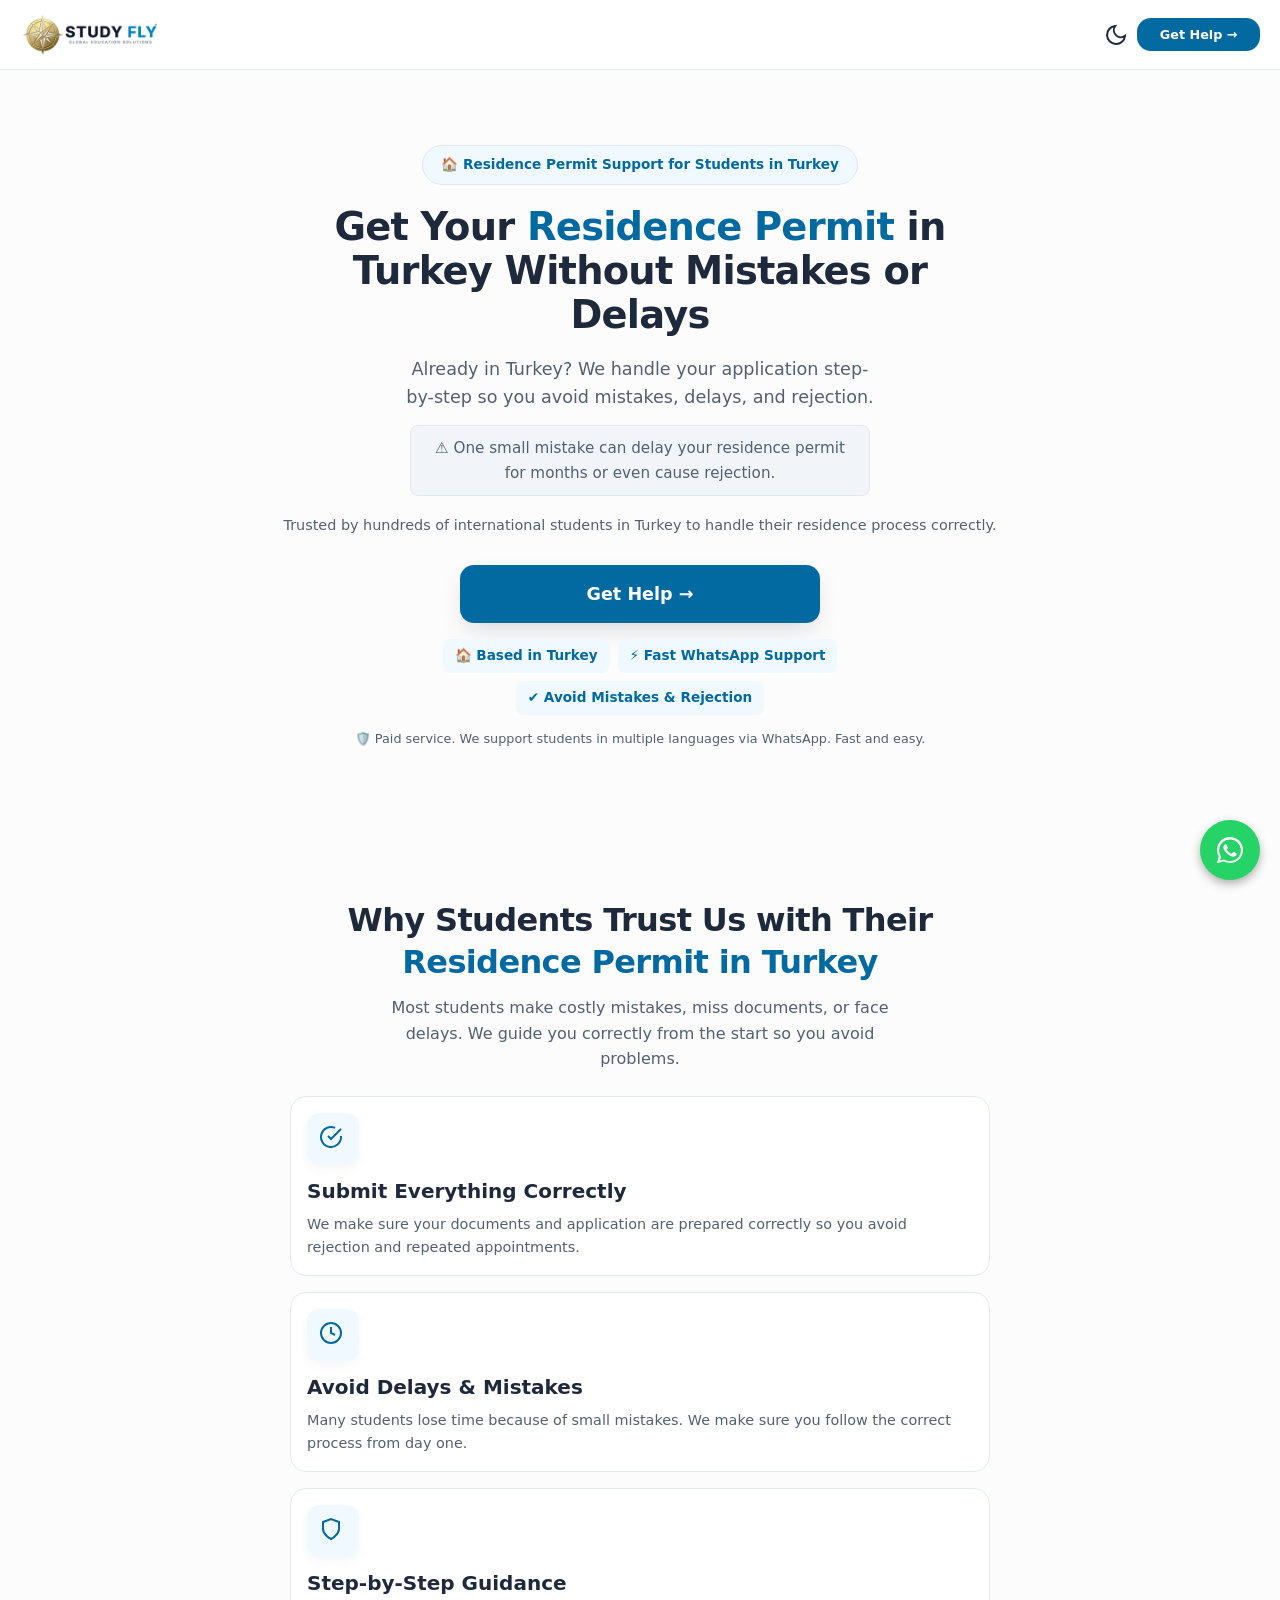
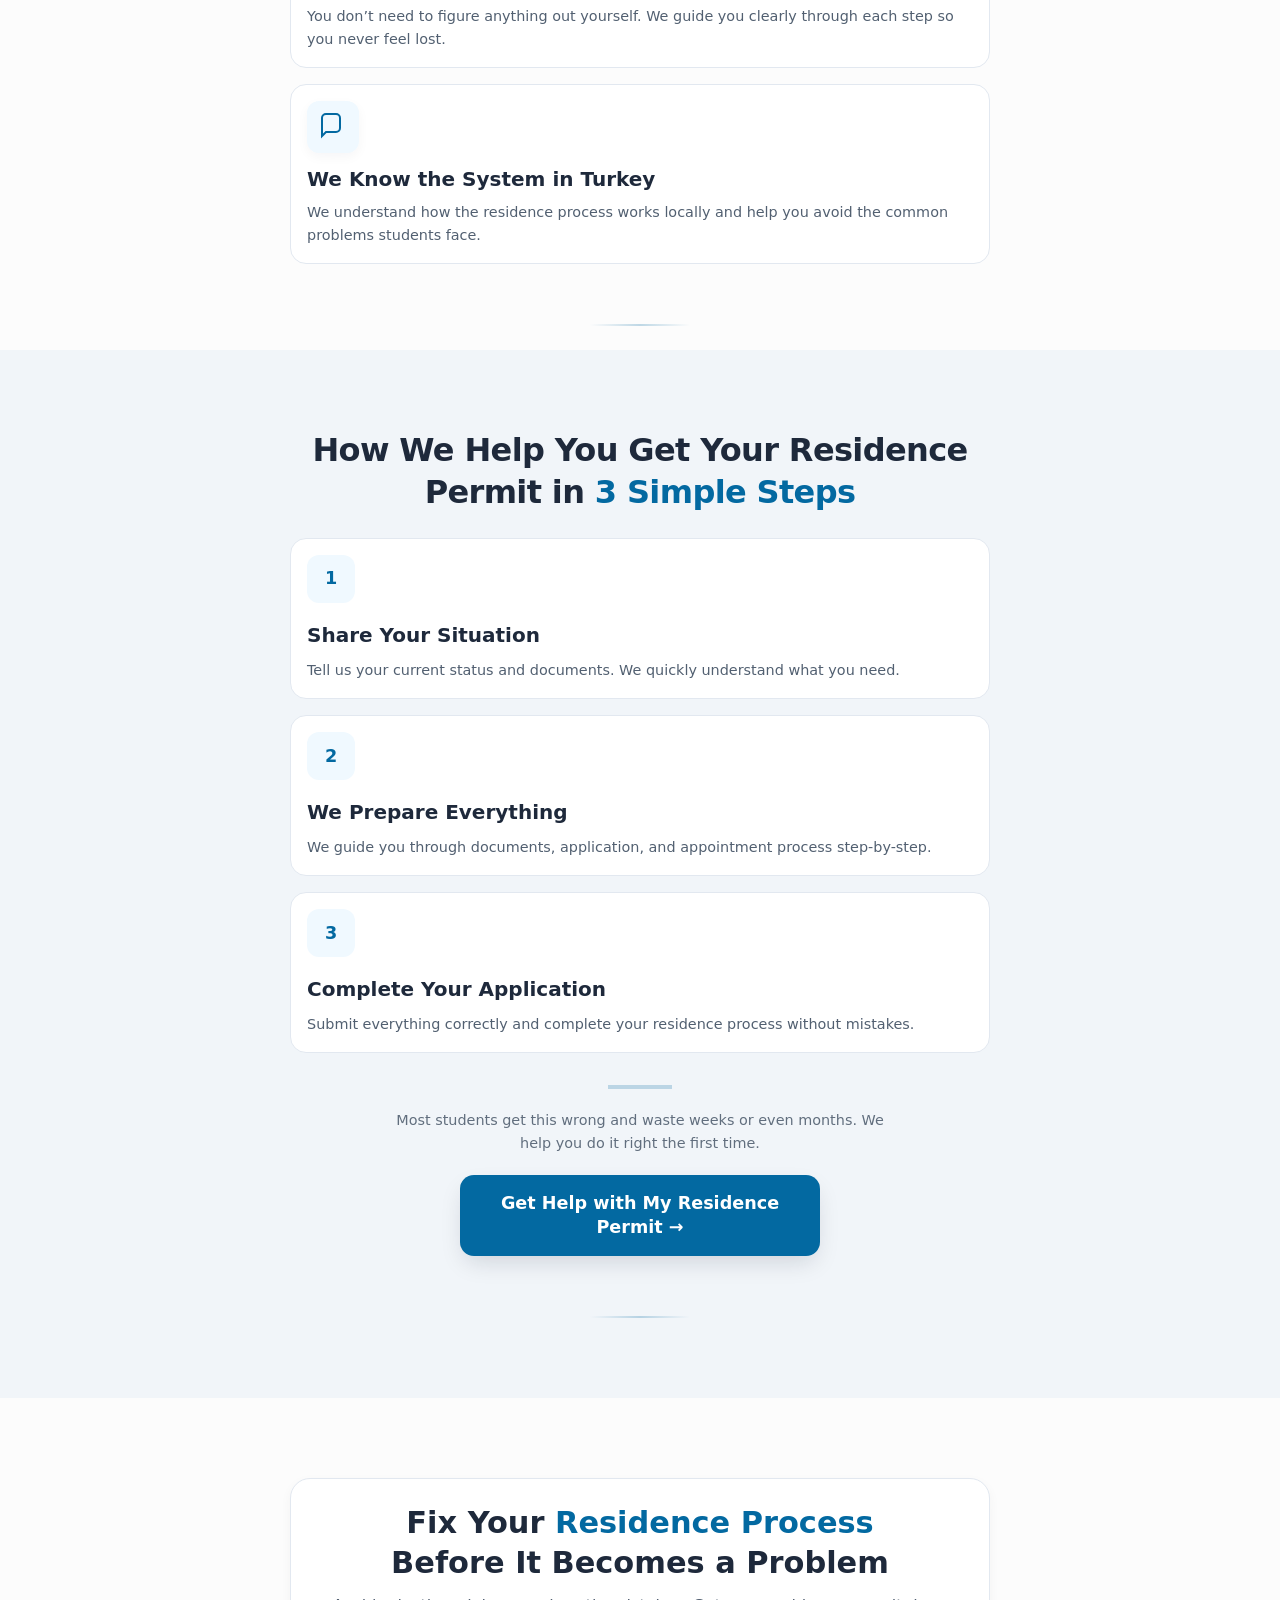
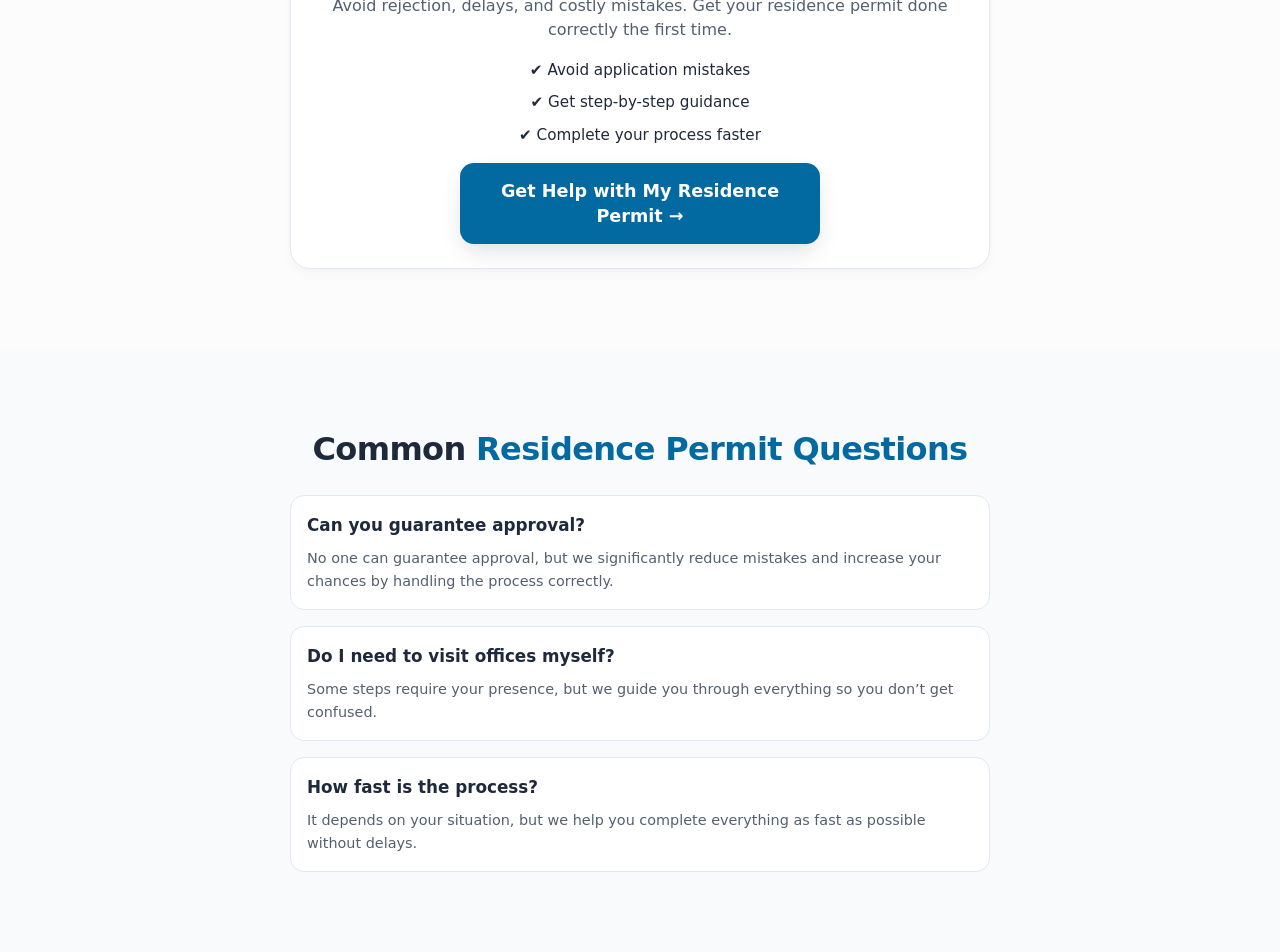
==== residence/index.html @ 30745750 "ilk commit" ====
<!DOCTYPE html>
<html lang="en">
<head>
    <meta charset="UTF-8">
    <meta name="viewport" content="width=device-width, initial-scale=1.0">
    <title>Residence Permit in Turkey | Student Ikamet Support</title>
	<meta name="description" content="Get help with your student residence permit in Turkey. Avoid mistakes, prepare your documents correctly, and complete your ikamet process faster.">
	<meta name="keywords" content="residence permit turkey, student ikamet turkey, residence permit for students, ikamet başvurusu, oturma izni turkey">
	
	
	
	<link rel="icon" type="image/webp" href="/images/favicon.webp">
	<link rel="stylesheet" href="/style.css?v=1.0.5">
	<!-- Google tag (gtag.js) -->
<link rel="preconnect" href="https://www.googletagmanager.com">
<script async src="https://www.googletagmanager.com/gtag/js?id=G-QWL5V4LDYL"></script>
<script>
window.dataLayer = window.dataLayer || [];
function gtag(){dataLayer.push(arguments);}

gtag('js', new Date());

// GA4
gtag('config', 'G-QWL5V4LDYL');

// Google Ads
gtag('config', 'AW-18123408871');
</script>
    

</head>

<body id="residence-page">
<header class="main-header">
    <nav class="navbar">
        
        <!-- LOGO -->
        <a href="index.html" class="logo" aria-label="Homepage">
            <img src="/images/logo.webp" class="logo-light" alt="StudyFly Logo" width="140" height="40" loading="eager">
            <img src="/images/dmlogo.webp" class="logo-dark" alt="StudyFly Logo" width="140" height="40" loading="eager">
        </a>

    
        <!-- RIGHT SIDE -->
        <div class="header-actions">

            <!-- DARK MODE -->
            <button id="theme-toggle" class="theme-btn" aria-label="Toggle Dark Mode">
                <svg id="sun-icon" class="theme-icon" viewBox="0 0 24 24" fill="none" stroke="currentColor" stroke-width="2">
                    <circle cx="12" cy="12" r="5"></circle>
                    <line x1="12" y1="1" x2="12" y2="3"></line>
                    <line x1="12" y1="21" x2="12" y2="23"></line>
                    <line x1="4.22" y1="4.22" x2="5.64" y2="5.64"></line>
                    <line x1="18.36" y1="18.36" x2="19.78" y2="19.78"></line>
                    <line x1="1" y1="12" x2="3" y2="12"></line>
                    <line x1="21" y1="12" x2="23" y2="12"></line>
                    <line x1="4.22" y1="19.78" x2="5.64" y2="18.36"></line>
                    <line x1="18.36" y1="5.64" x2="19.78" y2="4.22"></line>
                </svg>
                <svg id="moon-icon" class="theme-icon" viewBox="0 0 24 24" fill="none" stroke="currentColor" stroke-width="2">
                    <path d="M21 12.79A9 9 0 1 1 11.21 3 7 7 0 0 0 21 12.79z"></path>
                </svg>
            </button>

            <!-- CTA -->
            <a href="https://wa.me/905331635689?text=Hi%2C%20I%20am%20in%20Turkey%20and%20need%20help%20with%20my%20residence%20permit."
   class="btn-main"
   data-cta="Header CTA">
   Get Help →
</a>

        </div>

    </nav>
</header>
<main>
<section class="hero" id="residence">

    <div class="hero-badge">
        🏠 Residence Permit Support for Students in Turkey
    </div>
    
    <h1 class="hero-title">
         Get Your <span class="text-accent">Residence Permit</span> in Turkey Without Mistakes or Delays
    </h1>

    <p class="hero-sub">
        Already in Turkey? We handle your application step-by-step so you avoid mistakes, delays, and rejection.
    </p>
	<p class="hero-note">
⚠️ One small mistake can delay your residence permit for months or even cause rejection.
</p>

    <p class="hero-proof">
Trusted by hundreds of international students in Turkey to handle their residence process correctly.
</p>

    <div class="hero-btns">
        <a href="https://wa.me/905331635689?text=Hi%2C%20I%20am%20in%20Turkey%20and%20need%20help%20with%20my%20residence%20permit."
   target="_blank"
   rel="noopener"
   class="btn-main"
   data-cta="Hero CTA">
   Get Help →
</a>
    </div>

    <!-- 🔥 TRUST BADGES -->
    <div class="trust-badges">
        <span class="badge-item">🏠 Based in Turkey</span>
        <span class="badge-item">⚡ Fast WhatsApp Support</span>
        <span class="badge-item">✔ Avoid Mistakes & Rejection</span>
    </div>

    <p class="micro-reassurance">
🛡️ Paid service. We support students in multiple languages via WhatsApp. Fast and easy.
</p>

</section>
<section class="section section-padding section-alt section-divider">
    <div class="container">

        <div class="section-header">
            <h2 class="section-title">
                Why Students Trust Us with Their 
                <span class="text-accent">Residence Permit in Turkey</span>
            </h2>
            <p class="section-subtitle">
                Most students make costly mistakes, miss documents, or face delays. We guide you correctly from the start so you avoid problems.
            </p>
        </div>

        <div class="why-us-grid">

            <!-- CARD 1 -->
            <div class="why-card">
                <div class="why-icon">
                    <svg xmlns="http://www.w3.org/2000/svg" width="28" height="28" fill="none" stroke="currentColor" stroke-width="2">
                        <path d="M22 11.08V12a10 10 0 1 1-5.93-9.14"></path>
                        <polyline points="22 4 12 14 9 11"></polyline>
                    </svg>
                </div>
                <h3>Submit Everything Correctly</h3>
                <p>
                    We make sure your documents and application are prepared correctly so you avoid rejection and repeated appointments.
                </p>
            </div>

            <!-- CARD 2 -->
            <div class="why-card">
                <div class="why-icon">
                    <svg xmlns="http://www.w3.org/2000/svg" width="28" height="28" fill="none" stroke="currentColor" stroke-width="2">
                        <circle cx="12" cy="12" r="10"></circle>
                        <polyline points="12 6 12 12 16 14"></polyline>
                    </svg>
                </div>
                <h3>Avoid Delays & Mistakes</h3>
                <p>
                    Many students lose time because of small mistakes. We make sure you follow the correct process from day one.
                </p>
            </div>

            <!-- CARD 3 -->
            <div class="why-card">
                <div class="why-icon">
                    <svg xmlns="http://www.w3.org/2000/svg" width="28" height="28" fill="none" stroke="currentColor" stroke-width="2">
                        <path d="M12 22s8-4 8-10V5l-8-3-8 3v7c0 6 8 10 8 10z"></path>
                    </svg>
                </div>
                <h3>Step-by-Step Guidance</h3>
                <p>
                    You don’t need to figure anything out yourself. We guide you clearly through each step so you never feel lost.
                </p>
            </div>

            <!-- CARD 4 -->
            <div class="why-card">
                <div class="why-icon">
                    <svg xmlns="http://www.w3.org/2000/svg" width="28" height="28" fill="none" stroke="currentColor" stroke-width="2">
                        <path d="M21 15a4 4 0 0 1-4 4H7l-4 4V5a4 4 0 0 1 4-4h10a4 4 0 0 1 4 4z"></path>
                    </svg>
                </div>
                <h3>We Know the System in Turkey</h3>
                <p>
                    We understand how the residence process works locally and help you avoid the common problems students face.
                </p>
            </div>

        </div>

    </div>
</section>
<section class="process section-padding section-divider">
    <div class="container">

        <div class="section-header">
            <h2 class="section-title">
                How We Help You Get Your Residence Permit in 
                <span class="text-accent">3 Simple Steps</span>
            </h2>
        </div>

        <div class="process-steps">

            <div class="step-item">
                <div class="step-number">1</div>
                <h3>Share Your Situation</h3>
                <p>
                    Tell us your current status and documents. We quickly understand what you need.
                </p>
            </div>

            <div class="step-item">
                <div class="step-number">2</div>
                <h3>We Prepare Everything</h3>
                <p>
                    We guide you through documents, application, and appointment process step-by-step.
                </p>
            </div>

            <div class="step-item">
                <div class="step-number">3</div>
                <h3>Complete Your Application</h3>
                <p>
                    Submit everything correctly and complete your residence process without mistakes.
                </p>
            </div>

        </div>
		<p class="process-note">
Most students get this wrong and waste weeks or even months. We help you do it right the first time.
</p>

        <div class="process-cta">
            <a href="https://wa.me/905331635689?text=Hi%2C%20I%20am%20in%20Turkey%20and%20need%20help%20with%20my%20residence%20permit."
   target="_blank"
   class="btn-main"
   data-cta="Process CTA">
   Get Help with My Residence Permit →
</a>
        </div>

    </div>
</section>
<section class="cta section-padding">
    <div class="container">

        <div class="cta-box">

            <h2 class="cta-title">
					Fix Your <span class="text-accent">Residence Process</span> Before It Becomes a Problem
			</h2>

            <p class="cta-subtitle">
                Avoid rejection, delays, and costly mistakes. Get your residence permit done correctly the first time.
            </p>

            <div class="cta-benefits">
                <div class="cta-item">✔ Avoid application mistakes</div>
                <div class="cta-item">✔ Get step-by-step guidance</div>
                <div class="cta-item">✔ Complete your process faster</div>
            </div>

            <a href="https://wa.me/905331635689?text=Hi%2C%20I%20am%20in%20Turkey%20and%20need%20help%20with%20my%20residence%20permit."
   target="_blank"
   class="btn-main"
   data-cta="Main CTA">
   Get Help with My Residence Permit →
</a>

        </div>

    </div>
</section>
<section class="faq section-padding">
    <div class="container">

        <div class="section-header">
           <h2 class="section-title">
    Common <span class="text-accent">Residence Permit Questions</span>
</h2>
        </div>

        <div class="faq-list">

            <div class="faq-item">
                <h3 class="faq-question">Can you guarantee approval?</h3>
                <p class="faq-answer">
                    No one can guarantee approval, but we significantly reduce mistakes and increase your chances by handling the process correctly.
                </p>
            </div>

            <div class="faq-item">
                <h3 class="faq-question">Do I need to visit offices myself?</h3>
                <p class="faq-answer">
                    Some steps require your presence, but we guide you through everything so you don’t get confused.
                </p>
            </div>

            <div class="faq-item">
                <h3 class="faq-question">How fast is the process?</h3>
                <p class="faq-answer">
                    It depends on your situation, but we help you complete everything as fast as possible without delays.
                </p>
            </div>

        </div>

    </div>
</section>
</main>
<a href="https://wa.me/905331635689?text=Hi%2C%20I%20am%20in%20Turkey%20and%20need%20help%20with%20my%20residence%20permit." 
   class="whatsapp-sticky" 
   target="_blank" 
   rel="noopener"
   aria-label="Chat with us on WhatsApp"
   data-cta="Floating CTA">

    <div class="wp-content">
        <svg viewBox="0 0 448 512" xmlns="http://www.w3.org/2000/svg" width="30" height="30" aria-hidden="true">
            <path d="M380.9 97.1C339 55.1 283.2 32 223.9 32c-122.4 0-222 99.6-222 222 0 39.1 10.2 77.3 29.6 111L0 480l117.7-30.9c32.7 17.8 69.7 27.2 106.2 27.2h.1c122.3 0 222-99.6 222-222 0-59.3-23-115.1-65.1-157.1zM223.9 446.3c-33.2 0-65.7-8.9-94-25.7l-6.7-4-69.8 18.3 18.7-68.1-4.4-7c-18.5-29.4-28.2-63.3-28.2-98.2 0-101.7 82.8-184.5 184.6-184.5 49.3 0 95.6 19.2 130.4 54.1 34.8 34.9 56.2 81.2 56.1 130.5 0 101.8-82.7 184.6-184.5 184.6zm101.2-138.2c-5.5-2.8-32.8-16.2-37.9-18-5.1-1.9-8.8-2.8-12.5 2.8-3.7 5.6-14.3 18-17.6 21.8-3.2 3.7-6.5 4.2-12 1.4-5.5-2.8-23.2-8.5-44.2-27.1-16.4-14.6-27.4-32.7-30.6-38.2-3.2-5.6-.3-8.6 2.4-11.3 2.5-2.4 5.5-6.5 8.3-9.7 2.8-3.3 3.7-5.6 5.5-9.3 1.8-3.7.9-6.9-.5-9.7-1.4-2.8-12.5-30.1-17.1-41.2-4.5-10.8-9.1-9.3-12.5-9.5-3.2-.2-6.9-.2-10.6-.2-3.7 0-9.7 1.4-14.8 6.9-5.1 5.6-19.4 19-19.4 46.3 0 27.3 19.9 53.7 22.6 57.4 2.8 3.7 39.1 59.7 94.8 83.8 13.2 5.8 23.5 9.2 31.5 11.8 13.3 4.2 25.4 3.6 35 2.2 10.7-1.6 32.8-13.4 37.4-26.4 4.6-13 4.6-24.1 3.2-26.4-1.3-2.5-5-3.9-10.5-6.6z" fill="#fff"/>
        </svg>
    </div>

</a>
<script src="/script.js?v=3" defer></script>

</body>
</html>
---- style.css ----
:root {
    /* --- Temel Renkler --- */
    --color-primary: #0f172a;
    --color-accent: #0369a1;
    --color-accent-hover: #075985;
    --color-success: #22c55e;
    --color-ice-blue: #f0f9ff;

    /* --- Arka Planlar --- */
    --bg-main: #fcfcfc;
    --bg-light: #f8fafc;
    --bg-alt: #f1f5f9;
    --bg-card: #ffffff;

    /* --- Metinler --- */
    --text-primary: #1e293b;
    --text-secondary: #526071;
	
	/* --- Typography Scale --- */
    --text-xs: 0.8rem;
    --text-sm: 0.9rem;
    --text-md: 1rem;
    --text-lg: 1.1rem;
    --text-xl: 1.25rem;
    --text-2xl: 1.6rem;
    --text-3xl: 2rem;
    --text-4xl: 2.4rem;


    /* --- Yardımcılar --- */
    --border-color: #e2e8f0;
    --header-bg: rgba(255, 255, 255, 0.95);
    --shadow-md: 0 10px 25px -5px rgba(15, 23, 42, 0.1);
	--shadow-soft: 0 4px 12px rgba(15, 23, 42, 0.04);

    --header-height: 70px;

    /* ⚠️ optimize edildi */
    --transition: transform 0.25s ease, opacity 0.25s ease;
}

/* --- DARK MODE (FINAL PRO VERSION) --- */
body[data-theme="dark"] {

    /* --- BACKGROUNDS --- */
    --bg-main: #0f172a;      /* ana zemin */
    --bg-light: #1e293b;     /* section */
    --bg-alt: #111827;       /* contrast section */
    --bg-card: #1f2937;      /* kartlar */

    /* --- TEXT --- */
    --text-primary: #f8fafc;
    --text-secondary: #a3b1c6;

    /* --- UI --- */
    --border-color: #273449;
    --header-bg: rgba(15, 23, 42, 0.95);

    /* --- ACCENT SYSTEM --- */
    --color-accent: #38bdf8;         /* 🔥 daha canlı */
    --color-accent-hover: #0ea5e9;   /* hover */
    --color-ice-blue: rgba(56, 189, 248, 0.12);

    /* --- SHADOWS --- */
    --shadow-md: 0 10px 25px -5px rgba(0, 0, 0, 0.5);
    --shadow-soft: 0 4px 12px rgba(0, 0, 0, 0.35);
}

/* =========================================
   2. GENEL SIFIRLAMA
========================================= */

* {
    margin: 0;
    padding: 0;
    box-sizing: border-box;
}

html {
    scroll-behavior: smooth;
}

body {
    font-family: system-ui, -apple-system, "Segoe UI", Roboto, Arial, sans-serif;
    background-color: var(--bg-main);
    color: var(--text-primary);
    line-height: 1.6;

    -webkit-font-smoothing: antialiased;
    -moz-osx-font-smoothing: grayscale;
	transition: background-color 0.3s ease, color 0.3s ease;
}

a {
    text-decoration: none;
    color: inherit;
}

img {
    max-width: 100%;
    display: block;
}
/* =========================================
   GLOBAL TEXT HELPERS
========================================= */
.text-accent {
    color: var(--color-accent);
    font-weight: 800;
}
/* =========================================
   GLOBAL LAYOUT
========================================= */
.container {
    max-width: 1200px;
    margin: 0 auto;
    width: 100%;
    padding: 0 20px;
}

.section-divider {
    position: relative;
}

.section-divider::after {
    content: '';
    display: block;

    margin-top: 60px;
    margin-left: auto;
    margin-right: auto;

    width: 100px;
    height: 2px;

    background: linear-gradient(
        90deg,
        transparent,
        var(--color-accent),
        transparent
    );

    opacity: 0.25;
}

/* =========================================
   HEADER (FINAL)
========================================= */

.main-header {
    position: fixed;
    top: 0;
    left: 0;
    width: 100%;
    height: var(--header-height);
    background-color: var(--header-bg);
    backdrop-filter: blur(10px);
    z-index: 1000;
    display: flex;
    align-items: center;
    border-bottom: 1px solid var(--border-color);
}

/* NAVBAR */
.navbar {
    width: 100%;
    padding: 0 20px;

    display: flex;
    justify-content: space-between;
    align-items: center;
}

/* MENU LIST */
.nav-list {
    list-style: none;

    display: flex;
    flex-direction: column;
    gap: 22px;

    align-items: center;
}

/* MENU ITEM ANIMATION */
.nav-list li {
    opacity: 0;
    transform: translateY(10px);
    transition: all 0.35s cubic-bezier(0.22, 1, 0.36, 1);
}
.nav-menu.active .nav-list li:nth-child(1) { transition-delay: 0.05s; }
.nav-menu.active .nav-list li:nth-child(2) { transition-delay: 0.1s; }
.nav-menu.active .nav-list li:nth-child(3) { transition-delay: 0.15s; }
.nav-menu.active .nav-list li:nth-child(4) { transition-delay: 0.2s; }
.nav-menu.active .nav-list li:nth-child(5) { transition-delay: 0.25s; }
.nav-menu.active .nav-list li:nth-child(6) { transition-delay: 0.3s; }

/* ACTIVE ITEMS */
.nav-menu.active .nav-list li {
    opacity: 1;
    transform: translateY(0);
}

/* CTA BUTTON */
.nav-list .btn-primary.mobile-cta {
    background-color: var(--color-accent);
    color: #ffffff;

    padding: 14px 26px;
    border-radius: 14px;

    font-weight: 700;
    font-size: 1rem;

    display: flex;
    justify-content: center;
    align-items: center;

    min-height: 48px;
    margin-top: 12px;

    box-shadow: var(--shadow-soft);
    transition: var(--transition);
}

.nav-list .btn-primary.mobile-cta:hover {
    transform: translateY(-2px);
    box-shadow: var(--shadow-md);
}

.nav-list .btn-primary.mobile-cta:active {
    background-color: var(--color-accent-hover);
    transform: scale(0.97);
}

/* LINKS */
.nav-link {
    font-size: 1.1rem;
    font-weight: 600;
    color: var(--text-primary);
    transition: color 0.2s ease;
}

.nav-link:hover,
.nav-link:active {
    color: var(--color-accent);
}

/* MOBILE MENU */
.nav-menu {
    position: fixed;
    top: var(--header-height);
    right: -100%;

    width: 100%;
    height: calc(100dvh - var(--header-height));

    backdrop-filter: blur(12px);
    background: rgba(255, 255, 255, 0.97);

    padding: 40px 20px;

    z-index: 999;

    display: flex;
    justify-content: center;

    opacity: 0;

    transition: right 0.35s ease, opacity 0.3s ease;

    will-change: transform, opacity;
}

/* ACTIVE MENU */
.nav-menu.active {
    right: 0;
    opacity: 1;
}

/* DARK MODE MENU */
body[data-theme="dark"] .nav-menu {
    background: rgba(15, 23, 42, 0.97);
}

/* LOGO */
.logo {
    display: flex;
    align-items: center;
    cursor: pointer;
}

.logo img {
    width: 140px;
    height: 40px;
    object-fit: contain;
}

/* LOGO SWITCH */
.logo-light {
    display: block;
}

.logo-dark {
    display: none;
}

body[data-theme="dark"] .logo-light {
    display: none;
}

body[data-theme="dark"] .logo-dark {
    display: block;
}

/* HEADER ACTIONS */
.header-actions {
    display: flex;
    align-items: center;
    gap: 6px;
}

/* THEME BUTTON */
.theme-btn {
    background: transparent;
    border: none;

    color: var(--text-primary);
    cursor: pointer;

    width: 44px;
    height: 44px;

    display: flex;
    align-items: center;
    justify-content: center;

    transition: opacity 0.2s ease;
}

.theme-icon {
    width: 24px;
    height: 24px;
}

/* ICON SWITCH */
#sun-icon { display: none; }
#moon-icon { display: block; }

body[data-theme="dark"] #sun-icon { display: block; }
body[data-theme="dark"] #moon-icon { display: none; }

/* HAMBURGER */
.hamburger-btn {
    background: transparent;
    border: none;
	 position: relative; /* 🔥 KRİTİK */

    color: var(--text-primary);
    cursor: pointer;

    width: 48px;
    height: 48px;

    display: flex;
    align-items: center;
    justify-content: flex-end;
}

/* LINES */
.hamburger-line {
    position: absolute;
    left: 10px;
    right: 10px;
    height: 3px; /* 🔥 2px → 3px yaptık */
    background: var(--text-primary); /* 🔥 FIX */
    border-radius: 2px;

    transition: transform 0.3s cubic-bezier(0.22, 1, 0.36, 1),
                opacity 0.2s ease;
}

/* POSITION */
.hamburger-line:nth-child(1) {
    top: 16px;
}

.hamburger-line:nth-child(2) {
    top: 23px;
}

.hamburger-line:nth-child(3) {
    top: 30px;
}

/* ACTIVE → X */
body.menu-open .hamburger-line:nth-child(1) {
    transform: translateY(7px) rotate(45deg);
}

body.menu-open .hamburger-line:nth-child(2) {
    opacity: 0;
}

body.menu-open .hamburger-line:nth-child(3) {
    transform: translateY(-7px) rotate(-45deg);
}

/* BODY LOCK */
body.menu-open {
    overflow: hidden;
}
/* =========================================
   HERO SECTION (OPTIMIZED)
========================================= */

.hero {
    padding-top: calc(var(--header-height) + 40px);
    padding-bottom: 80px;
    padding-left: 20px;
    padding-right: 20px;
    min-height: 100dvh;

    display: flex;
    flex-direction: column;
    justify-content: center;
    align-items: center;

    text-align: center;
    background: var(--bg-main);
}

/* BADGE */
.hero-badge {
    background: var(--color-ice-blue);
    color: var(--color-accent);
    padding: 8px 18px;
    border-radius: 999px;
    font-size: 0.85rem;
    font-weight: 700;
    margin-bottom: 20px;
    border: 1px solid var(--border-color);
}

/* TITLE */
.hero-title {
    font-size: 2.4rem;
    line-height: 1.15;
    margin-bottom: 18px;
    font-weight: 800;
    max-width: 640px;
    color: var(--text-primary);
    letter-spacing: -0.02em;
}

/* SUBTEXT */
.hero-sub {
    font-size: 1.1rem;
    color: var(--text-secondary);
    max-width: 480px;
    margin-bottom: 14px;
}

/* 🔥 NEW: SOFT FILTER (IMPORTANT) */
.hero-note {
    font-size: 0.95rem;
    color: var(--text-secondary);
    background: var(--bg-alt);
    padding: 10px 14px;
    border-radius: 8px;
    margin-bottom: 18px;
    max-width: 460px;
    border: 1px solid var(--border-color);
}

/* PROOF */
.hero-proof {
    font-size: 0.95rem;
    color: var(--text-secondary);
    margin-bottom: 28px;
}

/* BUTTON WRAPPER */
.hero-btns {
    display: flex;
    justify-content: center;
    width: 100%;
}

/* CTA BUTTON */
.btn-main {
    background-color: var(--color-accent);
    color: #ffffff;
    font-size: 1.1rem;
    font-weight: 700;
    padding: 16px 32px;
    border-radius: 14px;

    display: flex;
    justify-content: center;
    align-items: center;

    width: 100%;
    max-width: 360px;
    min-height: 58px;

    transition: var(--transition);
    box-shadow: 0 10px 25px -5px rgba(15, 23, 42, 0.15);
}

.btn-main:hover {
    background-color: var(--color-accent-hover);
    transform: translateY(-1px);
}

.btn-main:active {
    transform: scale(0.98);
}

/* MICRO TEXT */
.micro-reassurance {
    font-size: 0.85rem;
    color: var(--text-secondary);
    margin-top: 14px;
    margin-bottom: 36px;
}

/* TRUST BADGES */
.trust-badges {
    display: flex;
    flex-wrap: wrap;
    justify-content: center;
    gap: 10px;
    padding-top: 20px;
    border-top: 1px solid var(--border-color);
    width: 100%;
    max-width: 520px;
}

.badge-item {
    background: var(--color-ice-blue);
    color: var(--color-accent);
    padding: 6px 12px;
    border-radius: 8px;
    font-weight: 600;
    font-size: 0.85rem;
}

/* =========================================
   WHY US SECTION (GOLDEN SYSTEM)
========================================= */

.why-us {
    background: var(--bg-light);
    padding: 80px 16px; /* 80 (section) + 16 (grid) */
    border-top: 1px solid var(--border-color);
}

/* HEADER */
.section-header {
    text-align: center;
    max-width: 700px;
    margin: 0 auto 56px; /* 56 = 32 + 24 */
}

.section-title {
    font-size: var(--text-3xl); /* 2rem */
    font-weight: 800;
    color: var(--text-primary);

    margin-bottom: 12px; /* 12 */
    letter-spacing: -0.02em;
    line-height: 1.3;
}

.section-subtitle {
    font-size: var(--text-lg); /* ~1.1rem */
    color: var(--text-secondary);

    line-height: 1.6;

    max-width: 512px; /* 512 = 64 * 8 */
    margin-left: auto;
    margin-right: auto;
}

/* GRID */
.why-us-grid {
    display: grid;
    grid-template-columns: 1fr;

    gap: 24px; /* 24 ✔ */

    max-width: 700px;
    margin: 0 auto;
}

/* CARD */
.why-card {
    background: var(--bg-card);
    padding: 24px; /* 24 ✔ */
    border-radius: 16px;
    border: 1px solid var(--border-color);

    text-align: left;

    transition: transform 0.25s ease,
                box-shadow 0.25s ease,
                border-color 0.25s ease;

    position: relative;
    overflow: hidden;
}

/* HOVER */
.why-card:hover {
    transform: translateY(-8px); /* 8 ✔ */
    box-shadow: var(--shadow-md);
    border-color: var(--color-accent);
}

/* subtle top accent line */
.why-card::before {
    content: "";
    position: absolute;
    top: 0;
    left: 0;

    width: 100%;
    height: 4px; /* 4 = 8’in yarısı */

    background: var(--color-accent);
    opacity: 0;

    transition: opacity 0.25s ease;
}

.why-card:hover::before {
    opacity: 0.5;
}

/* ICON */
.why-icon {
    width: 48px; /* 48 = 6 * 8 */
    height: 48px;

    background: var(--color-ice-blue);

    display: flex;
    align-items: center;
    justify-content: center;

    border-radius: 12px;
    margin-bottom: 16px; /* 16 ✔ */

    box-shadow: var(--shadow-soft);

    transition: transform 0.25s ease;
}

/* ICON HOVER */
.why-card:hover .why-icon {
    transform: scale(1.05);
}

.why-icon svg {
    color: var(--color-accent);
}

/* TITLE */
.why-card h3 {
    font-size: var(--text-xl); /* 1.25rem */
    font-weight: 700;
    color: var(--text-primary);

    margin-bottom: 8px; /* 8 ✔ */
    line-height: 1.4;
}

/* TEXT */
.why-card p {
    font-size: var(--text-md); /* 1rem */
    color: var(--text-secondary);

    line-height: 1.6;
}

/* MICRO NOTE */
.why-note {
    text-align: center;

    margin: 56px auto 0; /* 56 ✔ */
    max-width: 560px;

    font-size: var(--text-lg);
    color: var(--text-secondary);

    line-height: 1.6;

    position: relative;
    padding-top: 24px; /* 24 ✔ */
}

/* separator */
.why-note::before {
    content: "";
    position: absolute;
    top: 0;
    left: 50%;

    transform: translateX(-50%);

    width: 80px; /* 80 = 10 * 8 */
    height: 4px;

    background: var(--color-accent);
    opacity: 0.25;
}
/* =========================================
   AUTHORITY BOX (FINAL – GRID PERFECT)
========================================= */

.authority-box {
    background: var(--bg-card);
    padding: 32px; /* ✔ 32 */
    border-radius: 16px; /* ✔ 16 */
    border: 1px solid var(--border-color);

    max-width: 700px;
    margin: 0 auto 56px; /* ✔ section spacing */

    position: relative;
    box-shadow: var(--shadow-soft);

    background-image: linear-gradient(
        to bottom,
        var(--color-ice-blue),
        var(--bg-card)
    );

    transition: transform 0.25s ease, box-shadow 0.25s ease;
}

/* TOP ACCENT */
.authority-box::before {
    content: "";
    position: absolute;
    top: 0;
    left: 0;

    width: 100%;
    height: 4px; /* ✔ 4 (8’in yarısı allowed) */

    background: var(--color-accent);
    border-radius: 16px 16px 0 0;

    opacity: 0.6;
}

/* HOVER */
.authority-box:hover {
    transform: translateY(-4px); /* ✔ 4 */
    box-shadow: var(--shadow-md);
}

/* TITLE */
.authority-box h3 {
    font-size: var(--text-xl);
    font-weight: 800;
    color: var(--text-primary);

    text-align: center;

    max-width: 480px;
    margin: 0 auto 24px; /* ✔ 24 */

    line-height: 1.4;
    letter-spacing: -0.01em;
}

/* TEXT */
.authority-box p {
    font-size: var(--text-md);
    color: var(--text-secondary);

    line-height: 1.75; /* 🔥 readability upgrade */

    max-width: 420px;
    margin: 0 auto 24px; /* ✔ 24 */

    text-align: center;
}

/* STRONG */
.authority-box p strong {
    color: var(--text-primary);
    font-weight: 700;
}

/* LIST */
.authority-proof {
    margin: 24px auto 0; /* ✔ 24 */
    padding: 0;

    list-style: none;

    display: flex;
    flex-direction: column;
    gap: 12px; /* ✔ 12 */

    max-width: 480px;
}

/* ITEM */
.authority-proof li {
    display: flex;
    align-items: flex-start;
    gap: 8px; /* ✔ 8 */

    font-size: var(--text-sm);
    font-weight: 600;
    color: var(--text-primary);

    line-height: 1.6;
}

/* ICON */
.authority-proof li::before {
    content: "✔";
    color: var(--color-accent);

    margin-top: 2px;
    font-size: 0.85rem;

    flex-shrink: 0;
}

/* =========================================
   PROCESS (GOLDEN SYSTEM FINAL)
========================================= */

.process {
    background: var(--bg-alt);
    padding: 80px 16px; /* 16 grid */
}

/* HEADER */
.process .section-header {
    text-align: center;
    max-width: 700px;
    margin: 0 auto 56px; /* 32 + 24 */
}

/* GRID */
.process-steps {
    display: grid;
    grid-template-columns: 1fr;
    gap: 24px; /* ✔ */

    margin-top: 48px; /* ✔ */

    max-width: 700px;
    margin-left: auto;
    margin-right: auto;
}

/* CARD */
.step-item {
    position: relative;
    padding: 24px; /* ✔ */

    background: var(--bg-card);
    border-radius: 16px;
    border: 1px solid var(--border-color);

    text-align: left;

    transition: transform 0.25s ease,
                box-shadow 0.25s ease,
                border-color 0.25s ease;
}

/* HOVER */
.step-item:hover {
    transform: translateY(-8px); /* ✔ */
    box-shadow: var(--shadow-md);
    border-color: var(--color-accent);
}

/* ACCENT LINE (hover) */
.step-item::before {
    content: "";
    position: absolute;
    top: 0;
    left: 0;

    width: 100%;
    height: 4px;

    background: var(--color-accent);
    opacity: 0;

    transition: opacity 0.25s ease;
}

.step-item:hover::before {
    opacity: 0.5;
}

/* STEP NUMBER */
.step-number {
    font-size: var(--text-lg);
    font-weight: 800;

    color: var(--color-accent);
    background: var(--color-ice-blue);

    width: 48px;
    height: 48px;

    display: flex;
    align-items: center;
    justify-content: center;

    border-radius: 12px;
    margin-bottom: 16px;
}

/* TITLE */
.step-item h3 {
    font-size: var(--text-xl);
    font-weight: 700;
    color: var(--text-primary);

    margin-bottom: 8px;
}

/* TEXT */
.step-item p {
    font-size: var(--text-md);
    line-height: 1.6;
    color: var(--text-secondary);
}

/* CTA TEXT */
.process-cta-text {
    text-align: center;
    margin-top: 32px;
    margin-bottom: 12px;

    font-size: var(--text-md);
    color: var(--text-secondary);
}

/* CTA BUTTON */
.process-cta {
    display: flex;
    justify-content: center;
    margin-bottom: 16px;
}

.process-cta .btn-main {
    max-width: 360px;
}

/* NOTE */
.process-note {
    text-align: center;
    margin: 0 auto;

    max-width: 512px;

    font-size: var(--text-sm);
    color: var(--text-secondary);

    opacity: 0.9;

    padding-top: 24px;

    position: relative; /* 🔥 çizgi için */
}

/* 🔥 NEW DIVIDER (WHY-NOTE STYLE) */
.process-note::before {
    content: "";
    position: absolute;
    top: 0;
    left: 50%;

    transform: translateX(-50%);

    width: 64px;
    height: 4px;

    background: var(--color-accent);
    opacity: 0.25;
}
/* =========================================
   SERVICES (GOLDEN SYSTEM FINAL)
========================================= */

.services {
    background: var(--bg-light);
    padding: 80px 16px; /* 16 grid */
}

/* GRID */
.services-grid {
    display: grid;
    grid-template-columns: 1fr;
    gap: 24px; /* ✔ */

    margin-top: 48px; /* ✔ */

    max-width: 700px;
    margin-left: auto;
    margin-right: auto;
}

/* CARD */
.service-card {
    position: relative;
    padding: 24px; /* ✔ */

    background: var(--bg-card);
    border-radius: 16px;
    border: 1px solid var(--border-color);

    text-align: left;

    transition: transform 0.25s ease,
                box-shadow 0.25s ease,
                border-color 0.25s ease;

    overflow: hidden;
}

/* HOVER */
.service-card:hover {
    transform: translateY(-8px); /* ✔ */
    box-shadow: var(--shadow-md);
    border-color: var(--color-accent);
}

/* 🔥 subtle top accent (process ile aynı) */
.service-card::before {
    content: "";
    position: absolute;
    top: 0;
    left: 0;

    width: 100%;
    height: 4px;

    background: var(--color-accent);
    opacity: 0;

    transition: opacity 0.25s ease;
}

.service-card:hover::before {
    opacity: 0.5;
}

/* ICON */
.service-icon {
    width: 48px;
    height: 48px;

    display: flex;
    align-items: center;
    justify-content: center;

    background: var(--color-ice-blue);
    border-radius: 12px;

    margin-bottom: 16px; /* ✔ */

    box-shadow: var(--shadow-soft);
    transition: transform 0.25s ease;
}

/* ICON HOVER */
.service-card:hover .service-icon {
    transform: scale(1.05);
}

.service-icon svg {
    color: var(--color-accent);
}

/* TITLE */
.service-card h3 {
    font-size: var(--text-xl);
    font-weight: 700;
    color: var(--text-primary);

    margin-bottom: 8px;
}

/* TEXT */
.service-card p {
    font-size: var(--text-md);
    color: var(--text-secondary);
    line-height: 1.6;
}

/* HIGHLIGHT CARD */
.highlight-card {
    border: 1px solid var(--color-accent);
    background: var(--color-ice-blue);
}

.highlight-card:hover {
    transform: translateY(-8px) scale(1.02);
    box-shadow: var(--shadow-md);
}

/* =========================================
   SERVICES CTA (UNIFIED SYSTEM)
========================================= */

.services-cta {
    display: flex;
    flex-direction: column;
    align-items: center;
    text-align: center;

    gap: 16px; /* ✔ */
    margin-top: 48px; /* ✔ */

    max-width: 512px;
    margin-left: auto;
    margin-right: auto;
}

/* PROOF */
.services-proof {
    font-size: var(--text-md);
    color: var(--text-secondary);
}

.services-proof strong {
    color: var(--text-primary);
    font-weight: 700;
}

/* CTA NOTE */
.services-note {
    font-size: var(--text-sm);
    color: var(--text-secondary);
}

/* 🔥 OPTIONAL (istersen divider ekle) */
.services-note::before {
    content: "";
    display: block;

    width: 64px;
    height: 4px;

    margin: 0 auto 16px;

    background: var(--color-accent);
    opacity: 0.25;
}
/* =========================================
   RESULTS SECTION – FINAL (ALIGNED)
========================================= */

.results {
    background: var(--bg-alt);
    padding: 80px 20px;
}

/* GRID (🔥 diğer sectionlarla hizalı) */
.results-grid {
    display: grid;
    grid-template-columns: 1fr;
    gap: 20px;

    margin-top: 50px;

    max-width: 700px;       /* 🔥 kritik */
    margin-left: auto;
    margin-right: auto;
}

/* CARD */
.result-card {
    position: relative;
    background: var(--bg-card);
    padding: 26px;
    border-radius: 16px;
    border: 1px solid var(--border-color);

    text-align: left; /* 🔥 readability */

    transition: transform 0.25s ease, box-shadow 0.25s ease;
}

/* HOVER */
.result-card:hover {
    transform: translateY(-6px);
    box-shadow: var(--shadow-md);
}

/* BADGE */
.result-badge {
    position: absolute;
    top: 16px;
    right: 16px;

    font-size: 0.7rem;
    font-weight: 700;

    background: var(--color-ice-blue);
    color: var(--color-accent);

    padding: 5px 10px;
    border-radius: 20px;
}

/* USER */
.result-user {
    display: flex;
    align-items: center;
    gap: 12px;
    margin-bottom: 14px;
}

.result-user img {
    width: 52px;
    height: 52px;
    border-radius: 50%;
    object-fit: cover;
}

.result-user strong {
    display: block;
    font-size: 0.95rem;
    color: var(--text-primary);
}

.result-user span {
    font-size: 0.8rem;
    color: var(--text-secondary);
}

/* DIVIDER */
.result-divider {
    height: 1px;
    background: var(--border-color);
    margin: 12px 0;
}

/* TEXT */
.result-text {
    font-size: 0.95rem;
    color: var(--text-secondary);
    line-height: 1.5;
    margin-bottom: 14px;
}

/* STARS */
.result-stars {
    font-size: 0.9rem;
    letter-spacing: 2px;
}

/* =========================================
   STATS (🔥 ortalanmış yapı)
========================================= */

.results-stats {
    display: flex;
    justify-content: space-between;
    gap: 12px;

    margin-top: 60px;

    max-width: 700px;     /* 🔥 kritik */
    margin-left: auto;
    margin-right: auto;
}

.stat-item {
    flex: 1;
    text-align: center;

    background: var(--bg-card);
    padding: 20px 10px;
    border-radius: 14px;
    border: 1px solid var(--border-color);
}

.stat-item strong {
    display: block;
    font-size: 1.3rem;
    font-weight: 800;
    color: var(--color-accent);
}

.stat-item span {
    font-size: 0.8rem;
    color: var(--text-secondary);
}

/* =========================================
   CTA (🔥 process ile aynı mantık)
========================================= */

.results-cta {
    display: flex;
    flex-direction: column;
    align-items: center;
    text-align: center;

    gap: 14px;
    margin-top: 40px;

    max-width: 600px;
    margin-left: auto;
    margin-right: auto;
}

.results-proof {
    font-size: 1rem;
    color: var(--text-secondary);
}
/* =========================================
   CTA SECTION – FINAL (ALIGNED)
========================================= */

.cta {
    background: var(--bg-main);
    padding: 80px 20px;
}

/* BOX (🔥 diğer sectionlarla aynı hizalama) */
.cta-box {
    max-width: 700px;
    margin: 0 auto;

    text-align: center;

    background: var(--bg-card);
    padding: 40px 24px;

    border-radius: 20px;
    border: 1px solid var(--border-color);

    box-shadow: var(--shadow-soft);
}

/* TITLE */
.cta-title {
    font-size: 1.9rem;
    font-weight: 800;
    color: var(--text-primary);
    line-height: 1.3;

    max-width: 550px;
    margin: 0 auto 16px;
}

/* SUBTITLE */
.cta-subtitle {
    font-size: 1rem;
    color: var(--text-secondary);
    margin-bottom: 24px;
    line-height: 1.5;
}

/* BENEFITS */
.cta-benefits {
    display: flex;
    flex-direction: column;
    gap: 10px;

    margin-bottom: 26px;
}

/* ITEM */
.cta-item {
    font-size: 0.95rem;
    color: var(--text-primary);
    font-weight: 500;
}

/* CTA BUTTON */
.cta-box .btn-main {
    display: block;
    margin: 10px auto 0;
    width: fit-content;   /* 🔥 KRİTİK */
}

/* URGENCY 🔥 */
.cta-urgency {
    font-size: 0.85rem;
    color: var(--color-accent);
    margin-top: 12px;
    font-weight: 600;
}

/* TRUST */
.cta-trust {
    font-size: 0.9rem;
    color: var(--text-secondary);
    margin-top: 16px;
}

.cta-trust strong {
    color: var(--text-primary);
    font-weight: 700;
}

/* NOTE */
.cta-note {
    font-size: 0.8rem;
    color: var(--text-secondary);
    margin-top: 8px;
}
/* =========================================
   FAQ SECTION – FINAL (ALIGNED)
========================================= */

.faq {
    background: var(--bg-light);
    padding: 80px 20px;
}

/* LIST (🔥 ortalanmış yapı) */
.faq-list {
    display: flex;
    flex-direction: column;
    gap: 16px;

    margin-top: 40px;

    max-width: 700px;     /* 🔥 diğer sectionlarla aynı */
    margin-left: auto;
    margin-right: auto;
}

/* ITEM */
.faq-item {
    background: var(--bg-card);
    border: 1px solid var(--border-color);
    border-radius: 14px;
    padding: 20px;

    text-align: left; /* 🔥 readability */

    transition: transform 0.25s ease, box-shadow 0.25s ease, border-color 0.25s ease;
}

/* HOVER */
.faq-item:hover {
    transform: translateY(-4px);
    box-shadow: var(--shadow-md);
   border-color: color-mix(in srgb, var(--color-accent) 25%, transparent);
}

/* QUESTION */
.faq-question {
    font-size: 1.05rem;
    font-weight: 700;
    color: var(--text-primary);
    margin-bottom: 8px;
}

/* ANSWER */
.faq-answer {
    font-size: 0.95rem;
    color: var(--text-secondary);
    line-height: 1.6;
}

/* =========================================
   CTA (🔥 diğer section mantığı)
========================================= */

.faq-cta {
    display: flex;
    flex-direction: column;
    align-items: center;
    text-align: center;

    gap: 14px;
    margin-top: 40px;

    max-width: 600px;
    margin-left: auto;
    margin-right: auto;
}

/* CTA TEXT */
.faq-cta-text {
    font-size: 1rem;
    color: var(--text-secondary);
	
}

/* BUTTON FIX (🔥 ortalama) */
.faq-cta .btn-main {
    display: block;
    width: fit-content;
    margin: 0 auto;
}

/* =========================================
   CONTACT SECTION – FINAL (ALIGNED)
========================================= */

.contact {
    background: var(--bg-alt);
    padding: 80px 20px;
}

/* WRAPPER (🔥 ortalanmış yapı) */
.contact-wrapper {
    display: grid;
    grid-template-columns: 1fr;
    gap: 30px;

    margin-top: 50px;

    max-width: 700px;   /* 🔥 kritik */
    margin-left: auto;
    margin-right: auto;
}

/* ================= LEFT ================= */
/* =========================================
   CONTACT INFO (MATCHED WITH AUTHORITY)
========================================= */

.contact-info {
    background: var(--bg-card);
    padding: 32px; /* ✔ 32 */
    border-radius: 16px;
    border: 1px solid var(--border-color);

    max-width: 700px;
    margin: 0 auto;

    text-align: center;
    position: relative;

    box-shadow: var(--shadow-soft);

    transition: transform 0.25s ease, box-shadow 0.25s ease;
}

/* HOVER */
.contact-info:hover {
    transform: translateY(-4px);
    box-shadow: var(--shadow-md);
}

/* TITLE */
.contact-info h3 {
    font-size: var(--text-xl);
    font-weight: 800;
    color: var(--text-primary);

    max-width: 480px;
    margin: 0 auto 24px;

    line-height: 1.4;
}

/* TEXT */
.contact-text {
    font-size: var(--text-md);
    color: var(--text-secondary);

    line-height: 1.7;

    max-width: 420px;
    margin: 0 auto 24px;
}

/* BENEFITS */
.contact-benefits {
    list-style: none;
    padding: 0;

    display: flex;
    flex-direction: column;
    gap: 12px;

    max-width: 420px;
    margin: 0 auto 24px;
}

/* ITEM */
.contact-benefits li {
    font-size: var(--text-sm);
    font-weight: 600;
    color: var(--text-primary);

    line-height: 1.6;
}

/* CTA BUTTON */
.contact-info .btn-main {
    display: inline-block;
    margin: 0 auto;

    padding: 16px 28px;

    text-align: center;
    line-height: 1.3;
}

/* MICRO TRUST */
.contact-micro {
    font-size: var(--text-xs);
    color: var(--text-secondary);

    margin-top: 16px;

    max-width: 420px;
    margin-left: auto;
    margin-right: auto;
}

/* ================= RIGHT ================= */
.contact-form {
    background: var(--bg-card);
    padding: 26px;
    border-radius: 16px;
    border: 1px solid var(--border-color);

    transition: transform 0.25s ease, box-shadow 0.25s ease;
}

.contact-form:hover {
    transform: translateY(-4px);
    box-shadow: var(--shadow-md);
}

/* FORM */
.contact-form form {
    display: flex;
    flex-direction: column;
    gap: 14px;
}

/* INPUTS */
.form-group input,
.form-group textarea {
    width: 100%;
    padding: 14px 16px;

    border-radius: 10px;
    border: 1px solid var(--border-color);

    background: var(--bg-main);
    color: var(--text-primary);

    font-size: 0.95rem;

    transition: border 0.2s ease, box-shadow 0.2s ease;
}

/* TEXTAREA */
.form-group textarea {
    resize: vertical;
    min-height: 100px;
}

/* FOCUS */
.form-group input:focus,
.form-group textarea:focus {
    outline: none;
    border-color: var(--color-accent);
    box-shadow: 0 0 0 2px color-mix(in srgb, var(--color-accent) 30%, transparent);
}

/* BUTTON CENTER */
.contact-form .btn-main {
    display: block;
    width: fit-content;
    margin: 10px auto 0;
}

/* NOTE */
.form-note {
    font-size: 0.8rem;
    color: var(--text-secondary);
    margin-top: 10px;
    text-align: center;
}
/* =========================================
   LOCATION SECTION (MATCHED WITH AUTHORITY)
========================================= */

.location {
    background: var(--bg-main);
    padding: 80px 16px;
}

/* CONTENT */
.location .location-content {
    display: grid;
    grid-template-columns: 1fr;
    gap: 32px;

    max-width: 700px;
    margin: 0 auto 56px;
}

/* MAP */
.location .location-map {
    width: 100%;
    height: 320px;

    border-radius: 16px;
    overflow: hidden;

    border: 1px solid var(--border-color);
    box-shadow: var(--shadow-soft);

    background-image: linear-gradient(
        to bottom,
        var(--color-ice-blue),
        var(--bg-card)
    );

    transition: transform 0.25s ease, box-shadow 0.25s ease;
}

.location .location-map:hover {
    transform: translateY(-4px);
    box-shadow: var(--shadow-md);
}

.location .location-map iframe {
    width: 100%;
    height: 100%;
    border: 0;
}

/* INFO */
.location .location-info {
    text-align: center;
}

/* TITLE */
.location .location-info h3 {
    font-size: var(--text-xl);
    font-weight: 800;
    color: var(--text-primary);

    max-width: 480px;
    margin: 0 auto 24px;

    line-height: 1.4;
    letter-spacing: -0.01em;
}

/* ADDRESS */
.location .location-address {
    font-size: var(--text-md);
    color: var(--text-secondary);

    line-height: 1.7;

    max-width: 480px;
    margin: 0 auto 18px;
}

/* CONTACT */
.location .location-contact {
    margin: 20px auto 0;

    display: flex;
    flex-direction: column;
    align-items: center;
    gap: 12px;

    max-width: 480px;
}

/* CONTACT ITEM */
.location .contact-item {
    display: inline-flex;
    align-items: center;
    justify-content: center;
    gap: 10px;

    font-size: var(--text-sm);
    font-weight: 600;
    color: var(--text-primary);

    text-decoration: none;

    transition: color 0.2s ease, transform 0.2s ease;
}

/* ICON */
.location .contact-item svg {
    width: 18px;
    height: 18px;
    color: var(--color-accent);
    flex-shrink: 0;
}

/* HOVER */
.location .contact-item:hover {
    color: var(--color-accent);
    transform: translateY(-1px);
}

/* TRUST */
.location .location-trust {
    font-size: var(--text-sm);
    color: var(--text-secondary);

    max-width: 480px;
    margin: 20px auto 24px;

    line-height: 1.6;
}

/* BUTTON */
.location .btn-secondary {
    display: inline-block;

    padding: 10px 20px;

    border-radius: 999px;
    border: 1px solid var(--color-accent);

    color: var(--color-accent);
    font-weight: 600;
    font-size: var(--text-sm);

    transition: all 0.25s ease;
}

.location .btn-secondary:hover {
    background: var(--color-accent);
    color: #fff;
}
/* LOCATION PROOF (FINAL CLEAN VERSION) */
.location .location-proof {
    margin: 24px auto 32px; /* 🔥 altı biraz daha açtık */
    padding: 16px 18px;     /* 🔥 iç boşluk geri geldi */

    max-width: 480px;

    background: var(--bg-alt);
    border: 1px solid var(--border-color);
    border-radius: 12px;

    list-style: none;

    display: flex;
    flex-direction: column;
    gap: 12px;

    align-items: center;
}

/* ITEM */
.location .location-proof li {
    display: inline-flex;
    align-items: center;
    justify-content: center;

    gap: 8px;

    font-size: var(--text-sm);
    font-weight: 600;
    color: var(--text-primary);

    line-height: 1.6;
    text-align: center;
}

/* ICON */
.location .location-proof li::before {
    content: "✔";
    color: var(--color-accent);

    font-size: 0.9rem;
    flex-shrink: 0;
}


/* =========================================
   FOOTER – CENTERED (UPDATED)
========================================= */

.footer {
    background: var(--bg-main);
    padding: 60px 20px 30px;
    border-top: 1px solid var(--border-color);
    position: relative;
    text-align: center; /* 🔥 GENEL CENTER */
}

/* subtle depth */
.footer::before {
    content: "";
    position: absolute;
    inset: 0;

    background: linear-gradient(
        to bottom,
        transparent,
        color-mix(in srgb, var(--text-primary) 6%, transparent)
    );

    pointer-events: none;
}

/* CONTENT */
.footer-content {
    display: flex;
    flex-direction: column;
    align-items: center; /* 🔥 center */
    gap: 28px;

    
    margin: 0 auto;
    position: relative;
}

/* BRAND */
.footer-brand {
    max-width: 700px;
    text-align: center; /* 🔥 */
}

.footer-logo {
    width: 140px;
    margin: 0 auto 12px;
}
.footer-logo-link {
    display: inline-flex;
    justify-content: center;
    align-items: center;

    width: 100%;
}

/* DESC + TRUST */
.footer-desc {
    font-size: 0.9rem;
    color: var(--text-secondary);
    line-height: 1.5;
    margin-bottom: 10px;
}

.footer-trust {
    font-size: 0.85rem;
    color: var(--text-secondary);
}

.footer-trust strong {
    color: var(--text-primary);
}

/* LINKS */
.footer-links {
    display: flex;
    flex-wrap: wrap;
    justify-content: center; /* 🔥 */
    gap: 10px 16px;
}

.footer-links a {
    font-size: 0.9rem;
    color: var(--text-secondary);
    text-decoration: none;

    position: relative;
    transition: color 0.2s ease;
}

/* underline animation */
.footer-links a::after {
    content: "";
    position: absolute;
    left: 0;
    bottom: -2px;

    width: 0%;
    height: 1px;

    background: var(--color-accent);
    transition: width 0.25s ease;
}

.footer-links a:hover {
    color: var(--color-accent);
}

.footer-links a:hover::after {
    width: 100%;
}

/* SOCIAL */
.footer-social {
    display: flex;
    justify-content: center; /* 🔥 */
    gap: 12px;
    margin-top: 14px;
}

.footer-social a {
    width: 42px;
    height: 42px;

    display: flex;
    align-items: center;
    justify-content: center;

    background: var(--bg-card);
    border-radius: 12px;

    color: var(--text-primary);

    border: 1px solid var(--border-color);

    transition: all 0.25s ease;
}

/* SVG */
.footer-social svg {
    width: 20px;
    height: 20px;
}

/* hover */
.footer-social a:hover {
    background: var(--color-accent);
    color: #fff;
    transform: translateY(-2px) scale(1.03);

    box-shadow: 0 8px 25px color-mix(in srgb, var(--color-accent) 25%, transparent);
}

/* EXTRA TRUST */
.footer-extra {
    display: flex;
    justify-content: center;
    flex-wrap: wrap;
    gap: 14px;

    margin-top: 40px;

    max-width: 700px;
    margin-left: auto;
    margin-right: auto;

    font-size: 0.85rem;
    color: var(--text-secondary);
    text-align: center;
}

.footer-extra span {
    display: inline-block;
    min-width: 140px;
}

/* BOTTOM */
.footer-bottom {
    text-align: center;
    margin-top: 20px;
    font-size: 0.8rem;
    color: var(--text-secondary);
}
/* =========================================
   WHATSAPP STICKY (PULSE EFEKTLİ)
   ========================================= */
.whatsapp-sticky {
    position: fixed;
    bottom: 20px;
    right: 20px;
    z-index: 9999;
    text-decoration: none;
    -webkit-tap-highlight-color: transparent;
}

.wp-content {
    background-color: #25d366;
    width: 60px;
    height: 60px;
    border-radius: 50%;
    display: flex;
    align-items: center;
    justify-content: center;
    box-shadow: 0 4px 10px rgba(0,0,0,0.3);
    /* Pulse Animasyonu Burada Başlıyor */
    animation: whatsapp-pulse 2s infinite;
}

.whatsapp-sticky:active .wp-content {
    transform: scale(0.9);
    animation: none; /* Basıldığında animasyonu durdurur, daha gerçekçi hissettirir */
}

/* Lighthouse dostu, işlemciyi yormayan Pulse animasyonu */
@keyframes whatsapp-pulse {
    0% {
        box-shadow: 0 0 0 0 rgba(37, 211, 102, 0.7);
    }
    70% {
        box-shadow: 0 0 0 15px rgba(37, 211, 102, 0);
    }
    100% {
        box-shadow: 0 0 0 0 rgba(37, 211, 102, 0);
    }
}
/* =========================================
   RESIDENCE PAGE – SPACING SYSTEM
========================================= */

#residence-page .header-actions .btn-main {
    padding: 8px 16px;
    font-size: 0.8rem;
    min-height: auto;
    box-shadow: none;
}

#residence-page .trust-badges {
    border: none;
    padding-top: 0;
    margin-top: 16px;
    gap: 8px;
}

#residence-page .process {
    margin-top: 24px;
}

#residence-page .process-note {
    margin-top: 32px;
    margin-bottom: 8px;
}

#residence-page .process-cta {
    margin-top: 12px;
}

#residence-page .process-cta .btn-main {
    margin-top: 8px;
}

/* =========================================
   RESIDENCE PAGE – TYPOGRAPHY SYSTEM
========================================= */

#residence-page .hero-title {
    font-size: var(--text-4xl);
    letter-spacing: -0.02em;
    font-weight: 800;
}

#residence-page .hero-sub {
    font-size: var(--text-lg);
    line-height: 1.6;
}

#residence-page .hero-proof {
    font-size: var(--text-sm);
}

#residence-page .micro-reassurance {
    font-size: var(--text-xs);
}
#residence-page .why-icon {
    width: 52px;
    height: 52px;
    border-radius: 12px;
    background: var(--color-ice-blue);
    display: flex;
    align-items: center;
    justify-content: center;
    margin-bottom: 12px;
    color: var(--color-accent);
}


/* =========================================
   RESIDENCE PAGE – SECTION HEADERS
========================================= */
#residence-page .section-header {
    margin-bottom: 24px;
}

#residence-page .section-title {
    margin-bottom: 12px;
}

#residence-page .section-subtitle {
    margin-bottom: 0;
    font-size: var(--text-md);
    line-height: 1.6;
}
/* =========================================
   RESIDENCE PAGE – WHY SECTION
========================================= */
#residence-page .why-us-grid {
    gap: 16px;
    margin-top: 24px;
}

#residence-page .why-card {
    padding: 16px;
}

#residence-page .why-card h3 {
    margin-bottom: 8px;
}

#residence-page .why-card p {
    font-size: var(--text-sm);
    line-height: 1.6;
}
/* =========================================
   RESIDENCE PAGE – PROCESS SECTION
========================================= */
#residence-page .process-steps {
    gap: 16px;
    margin-top: 24px;
}

#residence-page .step-item {
    padding: 16px;
}

#residence-page .step-item h3 {
    margin-bottom: 8px;
}

#residence-page .step-item p {
    font-size: var(--text-sm);
    line-height: 1.6;
}
/* =========================================
   RESIDENCE PAGE – CTA SECTION
========================================= */
#residence-page .cta-box {
    padding: 24px;
}

#residence-page .cta-title {
    margin-bottom: 12px;
}

#residence-page .cta-subtitle {
    margin-bottom: 16px;
    font-size: var(--text-md);
}

#residence-page .cta-benefits {
    margin-bottom: 16px;
    gap: 8px;
}

/* =========================================
   RESIDENCE PAGE – FAQ SECTION
========================================= */
#residence-page .faq-list {
    margin-top: 24px;
    gap: 16px;
}

#residence-page .faq-item {
    padding: 16px;
}

#residence-page .faq-question {
    margin-bottom: 8px;
}

#residence-page .faq-answer {
    font-size: var(--text-sm);
    line-height: 1.6;
}
/* =========================================
   RESIDENCE PAGE – BUTTON FIX
========================================= */

#residence-page .btn-main {
    display: flex;              /* 🔥 FIX */
    justify-content: center;
    align-items: center;
    text-align: center;
    line-height: 1.4;

    width: 100%;                /* 🔥 garanti */
    max-width: 360px;           /* 🔥 hero ile aynı */
}
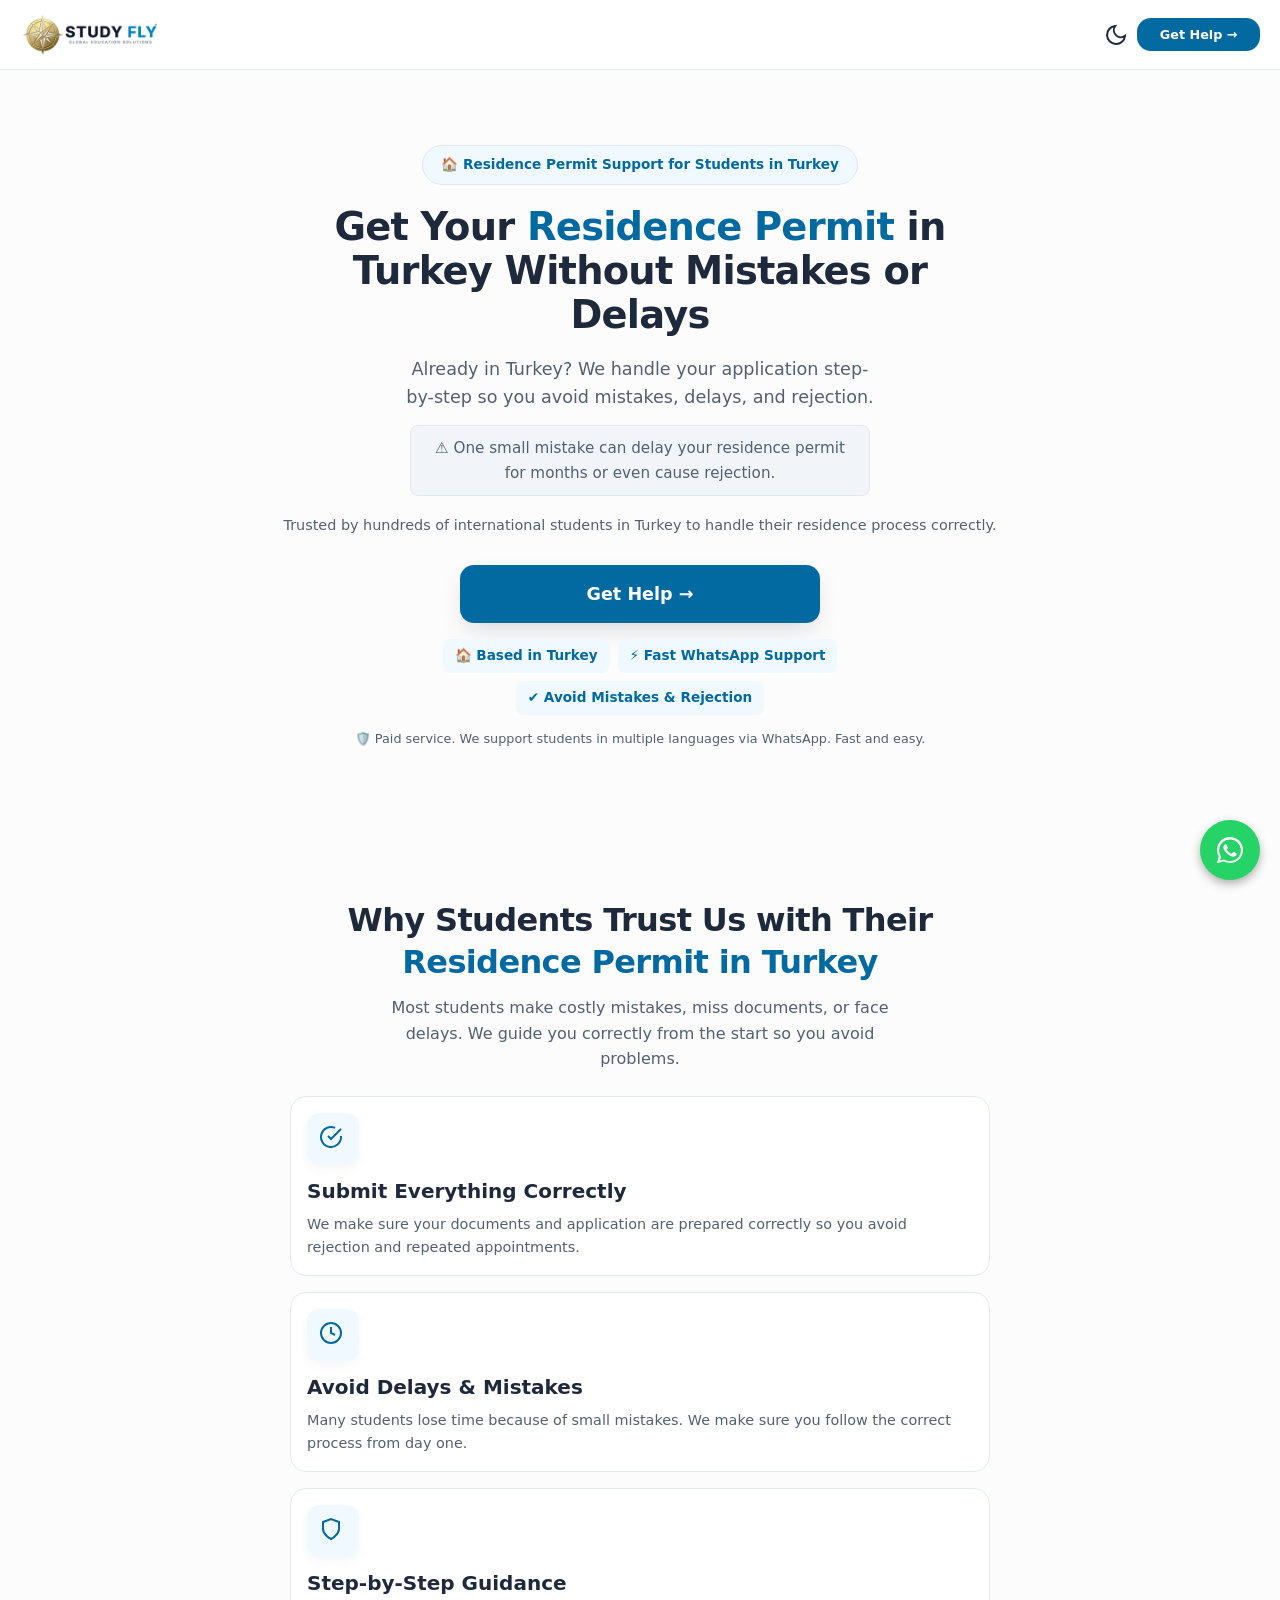
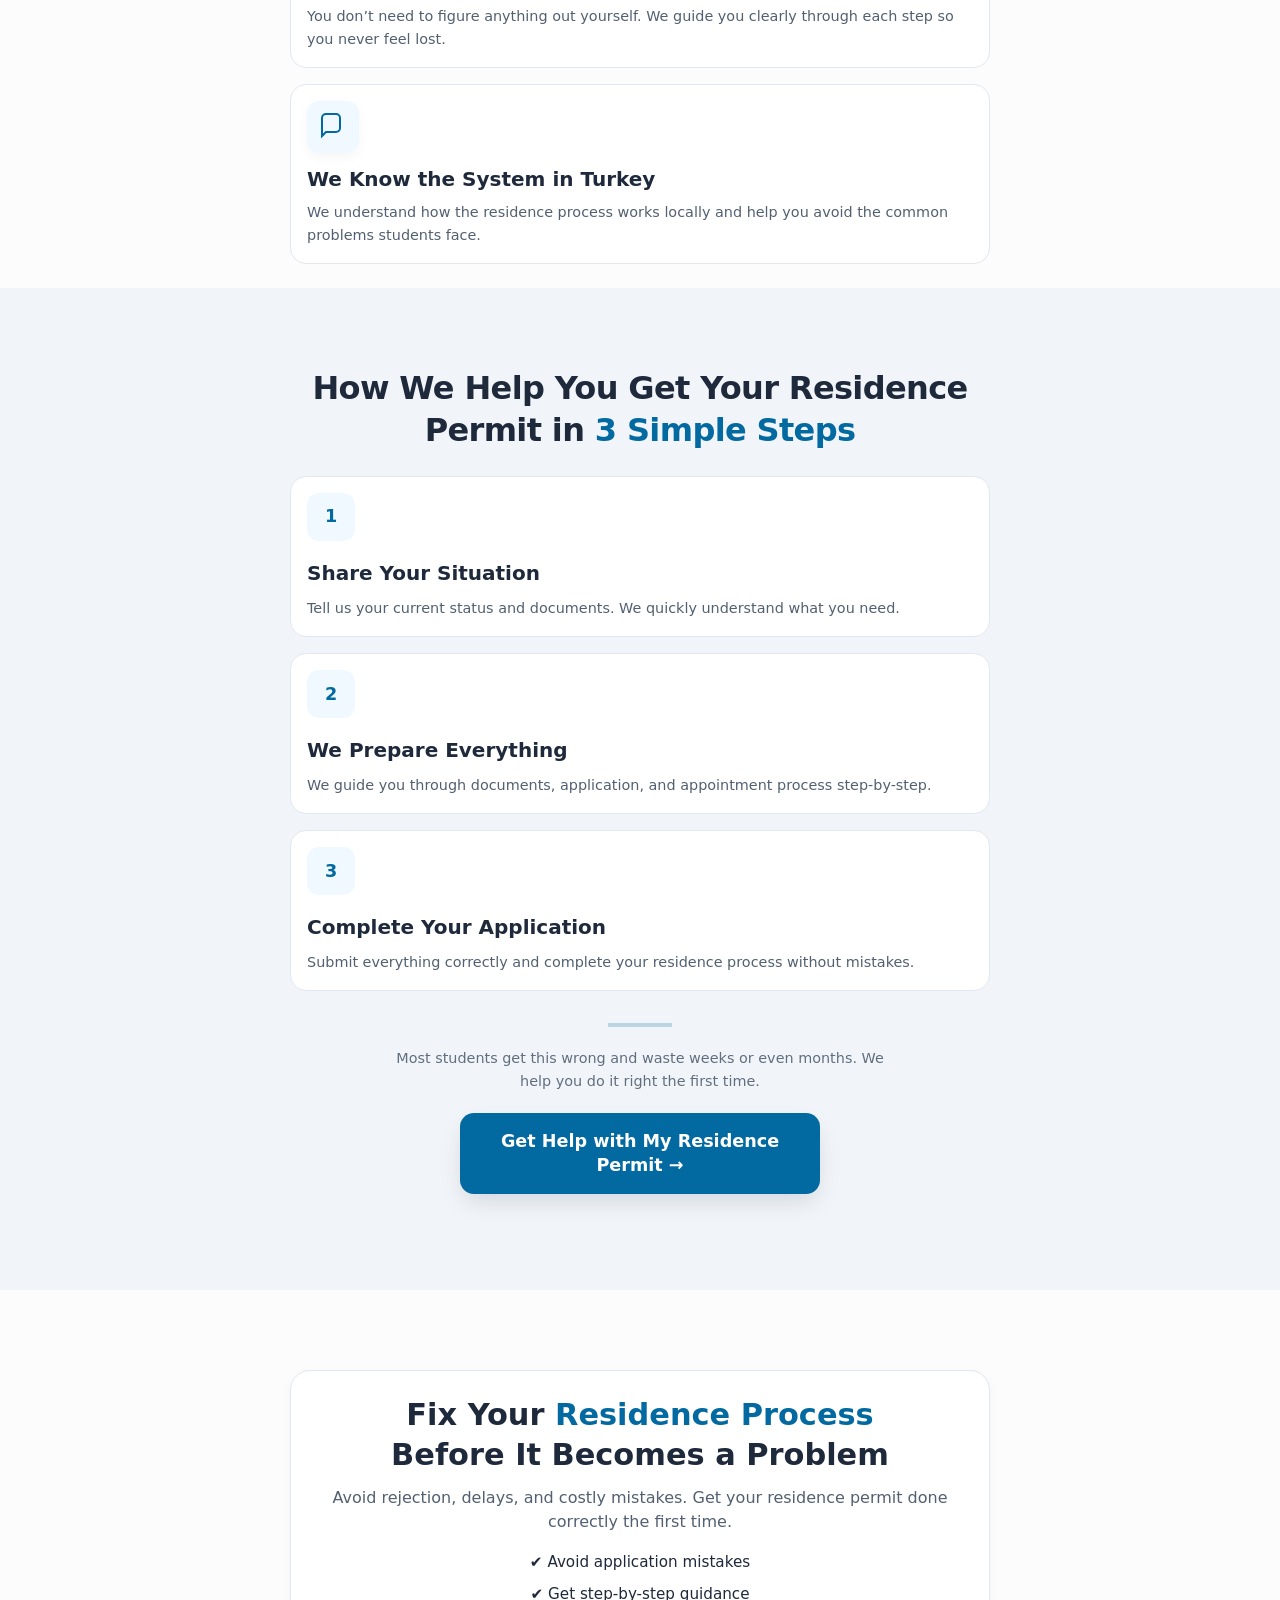
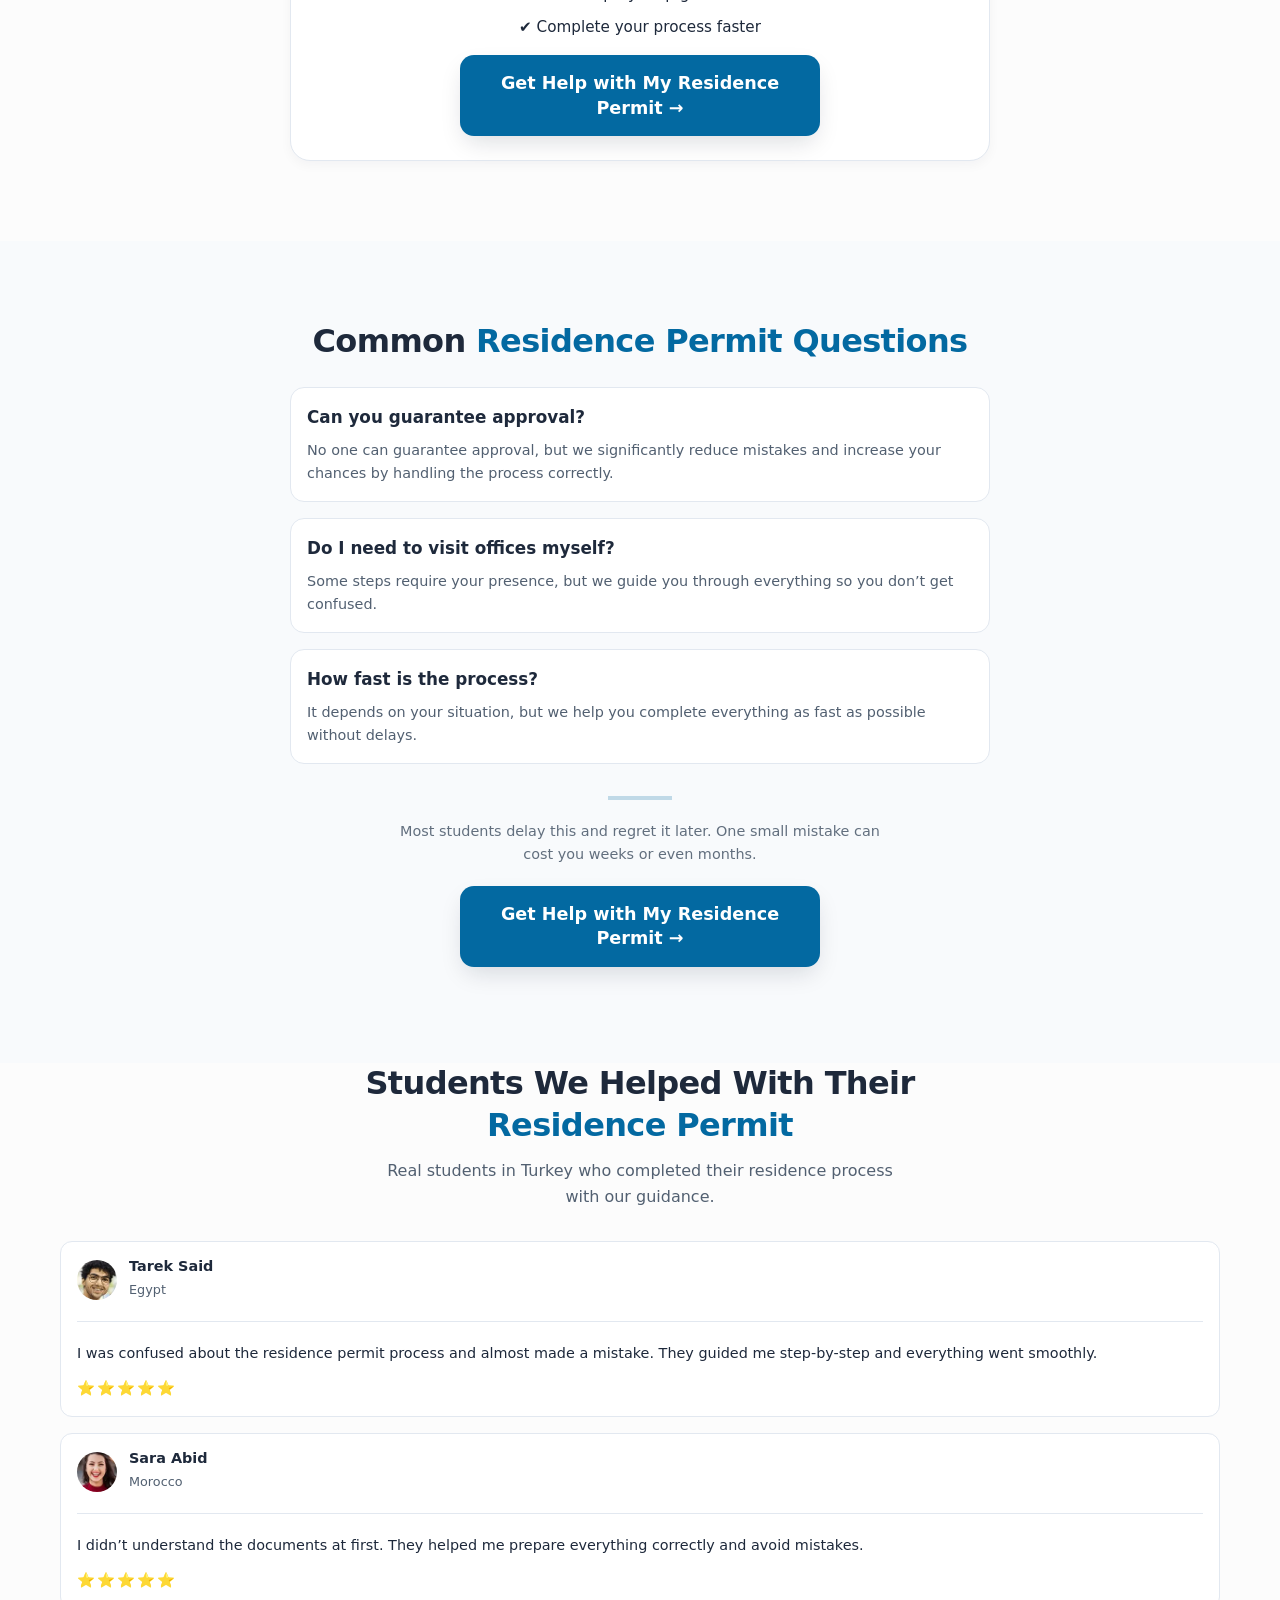
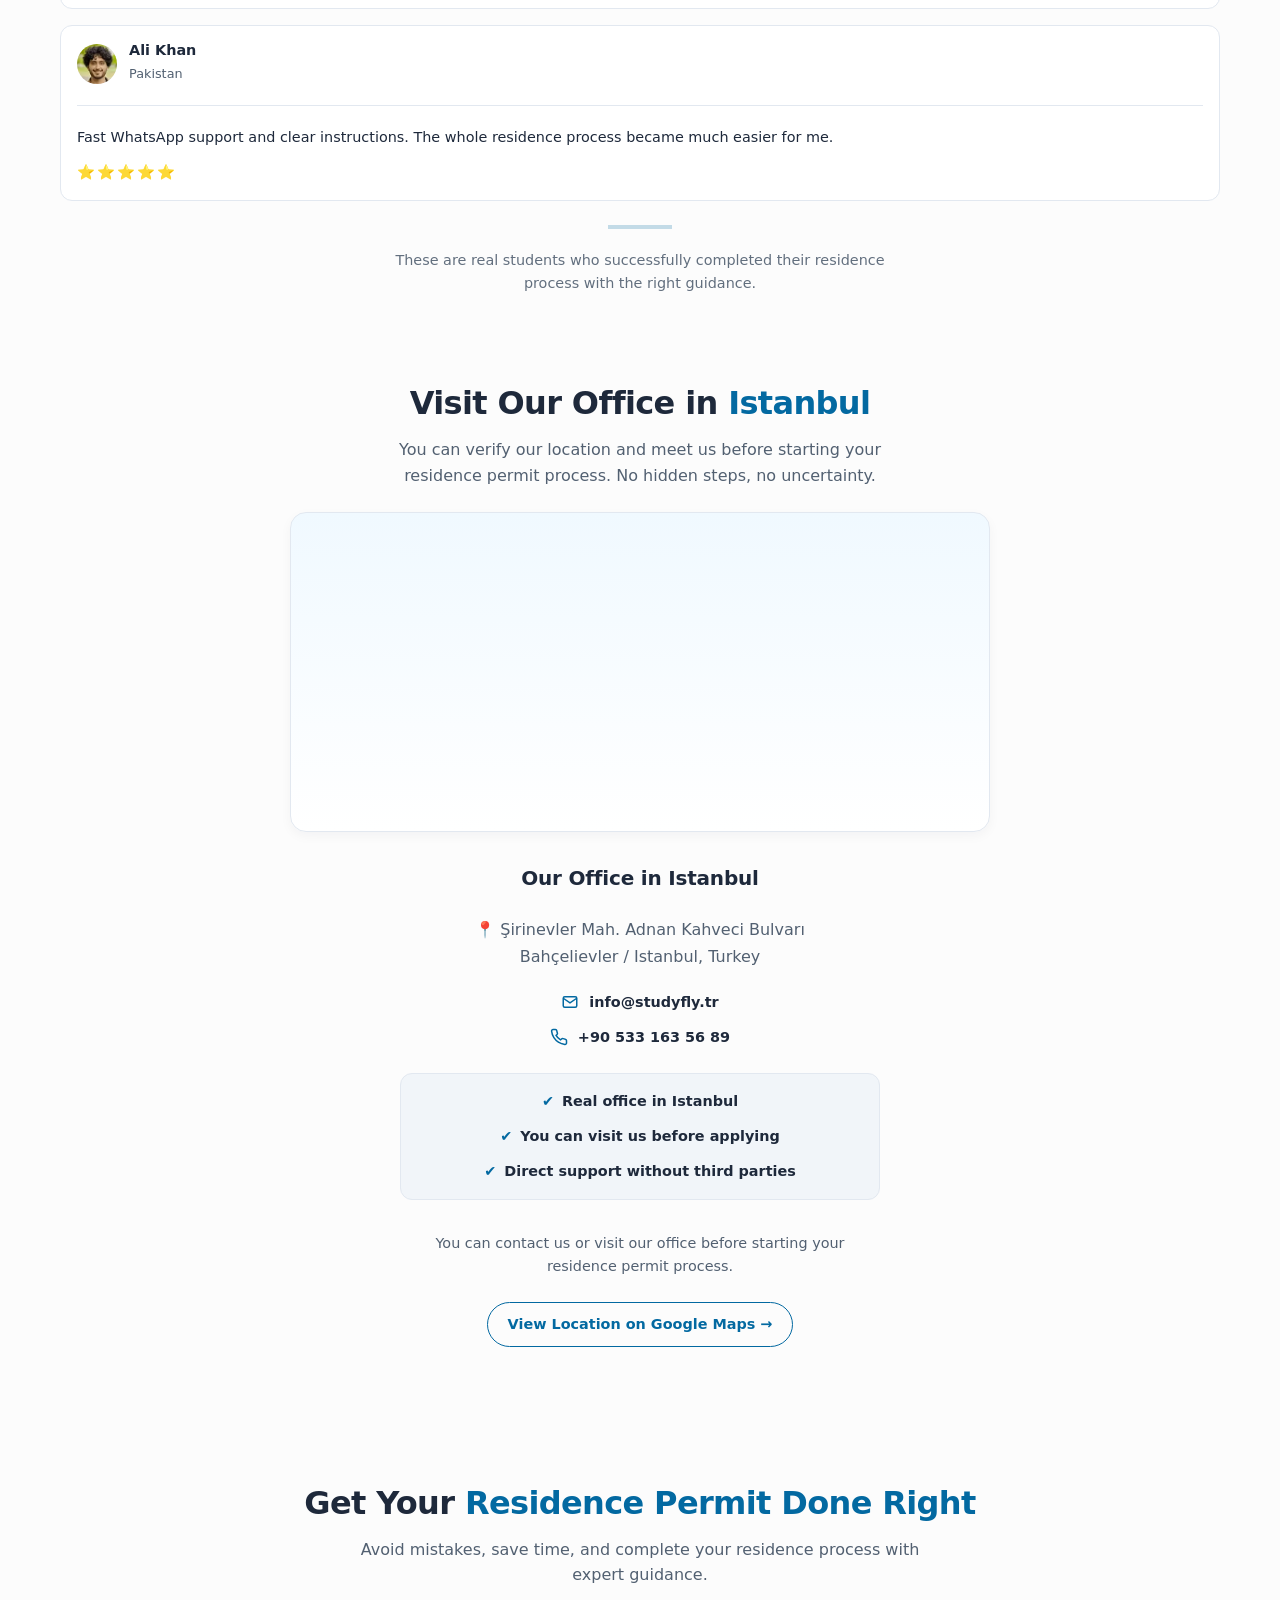
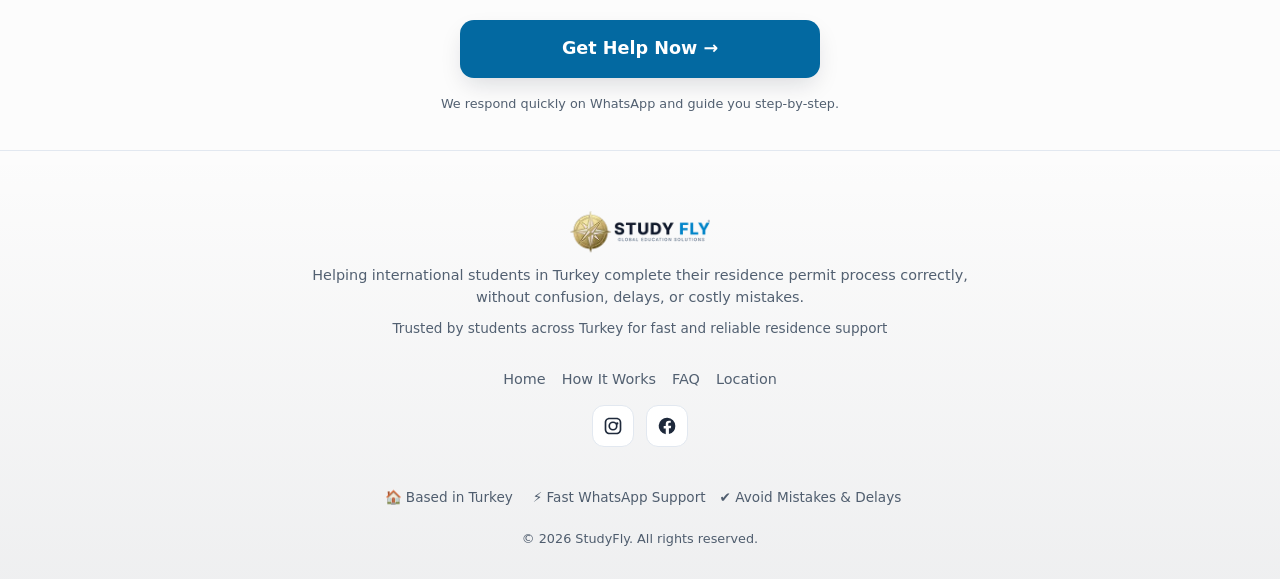
==== commit 5ce5a82d: "final residence fixes" ====
--- a/residence/index.html
+++ b/residence/index.html
@@ -2,14 +2,14 @@
 <html lang="en">
 <head>
     <meta charset="UTF-8">
-    <meta name="viewport" content="width=device-width, initial-scale=1.0">
+	<meta name="viewport" content="width=device-width, initial-scale=1.0">
     <title>Residence Permit in Turkey | Student Ikamet Support</title>
 	<meta name="description" content="Get help with your student residence permit in Turkey. Avoid mistakes, prepare your documents correctly, and complete your ikamet process faster.">
 	<meta name="keywords" content="residence permit turkey, student ikamet turkey, residence permit for students, ikamet başvurusu, oturma izni turkey">
 	
 	
 	
-	<link rel="icon" type="image/webp" href="/images/favicon.webp">
+	<link rel="icon" href="images/favicon.webp">
 	<link rel="stylesheet" href="/style.css?v=1.0.5">
 	<!-- Google tag (gtag.js) -->
 <link rel="preconnect" href="https://www.googletagmanager.com">
@@ -31,11 +31,12 @@
 </head>
 
 <body id="residence-page">
+    <div id="top"></div>
 <header class="main-header">
     <nav class="navbar">
         
         <!-- LOGO -->
-        <a href="index.html" class="logo" aria-label="Homepage">
+        <a href="#top" class="logo">
             <img src="/images/logo.webp" class="logo-light" alt="StudyFly Logo" width="140" height="40" loading="eager">
             <img src="/images/dmlogo.webp" class="logo-dark" alt="StudyFly Logo" width="140" height="40" loading="eager">
         </a>
@@ -117,7 +118,7 @@
 </p>
 
 </section>
-<section class="section section-padding section-alt section-divider">
+<section class="section section-padding section-alt">
     <div class="container">
 
         <div class="section-header">
@@ -190,7 +191,7 @@
 
     </div>
 </section>
-<section class="process section-padding section-divider">
+<section class="process section-padding" id="process">
     <div class="container">
 
         <div class="section-header">
@@ -272,13 +273,13 @@
 
     </div>
 </section>
-<section class="faq section-padding">
+<section class="faq section-padding" id="faq">
     <div class="container">
 
         <div class="section-header">
-           <h2 class="section-title">
-    Common <span class="text-accent">Residence Permit Questions</span>
-</h2>
+            <h2 class="section-title">
+                Common <span class="text-accent">Residence Permit Questions</span>
+            </h2>
         </div>
 
         <div class="faq-list">
@@ -306,8 +307,294 @@
 
         </div>
 
-    </div>
-</section>
+        <!-- 🔥 CONVERSION BREAK -->
+        <p class="process-note">
+            Most students delay this and regret it later. One small mistake can cost you weeks or even months.
+        </p>
+
+        <div class="process-cta">
+            <a href="https://wa.me/905331635689?text=Hi%2C%20I%20am%20in%20Turkey%20and%20need%20help%20with%20my%20residence%20permit."
+               target="_blank"
+               class="btn-main"
+               data-cta="FAQ CTA">
+               Get Help with My Residence Permit →
+            </a>
+        </div>
+
+    </div>
+</section>
+<section class="section section-padding section-alt">
+    <div class="container">
+
+        <div class="section-header">
+            <h2 class="section-title">
+                Students We Helped With Their 
+                <span class="text-accent">Residence Permit</span>
+            </h2>
+            <p class="section-subtitle">
+                Real students in Turkey who completed their residence process with our guidance.
+            </p>
+        </div>
+
+        <div class="proof-grid">
+
+            <!-- CARD 1 -->
+            <div class="proof-card">
+
+                <div class="proof-user">
+                    <img src="/images/student1.webp" alt="Tarek Said" loading="lazy">
+                    <div>
+                        <strong>Tarek Said</strong>
+                        <span>Egypt</span>
+                    </div>
+                </div>
+
+                <div class="proof-divider"></div>
+
+                <p class="proof-text">
+                    I was confused about the residence permit process and almost made a mistake.
+                    They guided me step-by-step and everything went smoothly.
+                </p>
+
+                <div class="proof-stars">⭐⭐⭐⭐⭐</div>
+            </div>
+
+            <!-- CARD 2 -->
+            <div class="proof-card">
+
+                <div class="proof-user">
+                    <img src="/images/student2.webp" alt="Sara Abid" loading="lazy">
+                    <div>
+                        <strong>Sara Abid</strong>
+                        <span>Morocco</span>
+                    </div>
+                </div>
+
+                <div class="proof-divider"></div>
+
+                <p class="proof-text">
+                    I didn’t understand the documents at first.
+                    They helped me prepare everything correctly and avoid mistakes.
+                </p>
+
+                <div class="proof-stars">⭐⭐⭐⭐⭐</div>
+            </div>
+
+            <!-- CARD 3 -->
+            <div class="proof-card">
+
+                <div class="proof-user">
+                    <img src="/images/student3.webp" alt="Ali Khan" loading="lazy">
+                    <div>
+                        <strong>Ali Khan</strong>
+                        <span>Pakistan</span>
+                    </div>
+                </div>
+
+                <div class="proof-divider"></div>
+
+                <p class="proof-text">
+                    Fast WhatsApp support and clear instructions.
+                    The whole residence process became much easier for me.
+                </p>
+
+                <div class="proof-stars">⭐⭐⭐⭐⭐</div>
+                
+            </div>
+
+        </div>
+        <p class="process-note">
+    These are real students who successfully completed their residence process with the right guidance.
+</p>
+
+    </div>
+</section>
+<section id="location" class="location section-padding">
+
+    <div class="container">
+
+        <div class="section-header">
+            <h2 class="section-title">
+                Visit Our Office in <span class="text-accent">Istanbul</span>
+            </h2>
+            <p class="section-subtitle">
+                You can verify our location and meet us before starting your residence permit process. No hidden steps, no uncertainty.
+            </p>
+        </div>
+
+        <div class="location-content">
+
+            <!-- MAP -->
+            <div class="location-map">
+                <iframe 
+                    src="https://www.google.com/maps/embed?pb=!1m18!1m12!1m3!1d3011.1536770127827!2d28.857800477154132!3d41.00000947135172!2m3!1f0!2f0!3f0!3m2!1i1024!2i768!4f13.1!3m3!1m2!1s0x14cabb37d691d583%3A0xead6f131918e0f97!2sAdnan%20Kahveci%20Blv.%2C%20Bah%C3%A7elievler%2F%C4%B0stanbul!5e0!3m2!1str!2str!4v1777677606391!5m2!1str!2str"
+                    loading="lazy"
+                    referrerpolicy="no-referrer-when-downgrade"
+                    allowfullscreen>
+                </iframe>
+            </div>
+
+            <!-- INFO -->
+            <div class="location-info">
+
+                <h3>Our Office in Istanbul</h3>
+
+                <p class="location-address">
+                    📍 Şirinevler Mah. Adnan Kahveci Bulvarı<br>
+                    Bahçelievler / Istanbul, Turkey
+                </p>
+
+                <div class="location-contact">
+
+                    <a href="mailto:info@studyfly.tr" class="contact-item">
+                        <svg viewBox="0 0 24 24" fill="none" stroke="currentColor" stroke-width="2">
+                            <rect x="3" y="5" width="18" height="14" rx="2"></rect>
+                            <polyline points="3,7 12,13 21,7"></polyline>
+                        </svg>
+                        <span>info@studyfly.tr</span>
+                    </a>
+
+                    <a href="tel:+905331635689" class="contact-item">
+                        <svg viewBox="0 0 24 24" fill="none" stroke="currentColor" stroke-width="2">
+                            <path d="M22 16.92v3a2 2 0 0 1-2.18 2 
+                                     19.79 19.79 0 0 1-8.63-3.07 
+                                     19.5 19.5 0 0 1-6-6 
+                                     19.79 19.79 0 0 1-3.07-8.67 
+                                     A2 2 0 0 1 4.11 2h3 
+                                     a2 2 0 0 1 2 1.72 
+                                     12.84 12.84 0 0 0 .7 2.81 
+                                     2 2 0 0 1-.45 2.11L8.09 9.91 
+                                     a16 16 0 0 0 6 6l1.27-1.27 
+                                     a2 2 0 0 1 2.11-.45 
+                                     12.84 12.84 0 0 0 2.81.7 
+                                     A2 2 0 0 1 22 16.92z">
+                            </path>
+                        </svg>
+                        <span>+90 533 163 56 89</span>
+                    </a>
+
+                </div>
+
+                <ul class="location-proof">
+                    <li>Real office in Istanbul</li>
+                    <li>You can visit us before applying</li>
+                    <li>Direct support without third parties</li>
+                </ul>
+
+                <p class="location-trust">
+                    You can contact us or visit our office before starting your residence permit process.
+                </p>
+
+                <a href="https://maps.google.com/?q=Adnan+Kahveci+Blv+Bahçelievler+Istanbul" 
+                   target="_blank" 
+                   rel="noopener"
+                   class="btn-secondary">
+                   View Location on Google Maps →
+                </a>
+
+            </div>
+
+        </div>
+
+    </div>
+
+</section>
+<section class="section section-padding">
+    <div class="container">
+
+        <div class="section-header">
+            <h2 class="section-title">
+                Get Your <span class="text-accent">Residence Permit Done Right</span>
+            </h2>
+            <p class="section-subtitle">
+                Avoid mistakes, save time, and complete your residence process with expert guidance.
+            </p>
+        </div>
+
+        <div class="process-cta">
+            <a href="https://wa.me/905331635689?text=Hi%2C%20I%20am%20in%20Turkey%20and%20need%20help%20with%20my%20residence%20permit."
+               target="_blank"
+               class="btn-main"
+               data-cta="Final CTA">
+               Get Help Now →
+            </a>
+        </div>
+
+        <p class="micro-reassurance">
+            We respond quickly on WhatsApp and guide you step-by-step.
+        </p>
+
+    </div>
+</section>
+<footer class="footer">
+
+    <div class="container">
+
+        <div class="footer-content">
+
+            <!-- LEFT -->
+            <div class="footer-brand">
+                <a href="/" class="footer-logo-link">
+                    <img src="/images/logo.webp" class="logo-light footer-logo" alt="StudyFly Logo">
+                    <img src="/images/dmlogo.webp" class="logo-dark footer-logo" alt="StudyFly Logo">
+                </a>
+
+                <p class="footer-desc">
+                    Helping international students in Turkey complete their residence permit process correctly, without confusion, delays, or costly mistakes.
+                </p>
+
+                <p class="footer-trust">
+                    Trusted by students across Turkey for fast and reliable residence support
+                </p>
+            </div>
+
+            <!-- RIGHT -->
+            <div class="footer-right">
+
+                <!-- NAV -->
+                <div class="footer-links">
+                     <a href="#top">Home</a>
+                    <a href="#process">How It Works</a>
+                     <a href="#faq">FAQ</a>
+                     <a href="#location">Location</a>
+                </div>
+
+                <!-- SOCIAL -->
+                <div class="footer-social">
+
+                    <a href="https://www.instagram.com/studyflyofficial" target="_blank" rel="noopener" aria-label="Instagram">
+                        <svg viewBox="0 0 24 24" fill="currentColor">
+                            <path d="M7.75 2C4.57 2 2 4.57 2 7.75v8.5C2 19.43 4.57 22 7.75 22h8.5C19.43 22 22 19.43 22 16.25v-8.5C22 4.57 19.43 2 16.25 2h-8.5zm0 2h8.5C18.55 4 20 5.45 20 7.75v8.5c0 2.3-1.45 3.75-3.75 3.75h-8.5C5.45 20 4 18.55 4 16.25v-8.5C4 5.45 5.45 4 7.75 4zm4.25 2.5a5.5 5.5 0 100 11 5.5 5.5 0 000-11zm0 2a3.5 3.5 0 110 7 3.5 3.5 0 010-7zm5.25-.88a1.38 1.38 0 100 2.75 1.38 1.38 0 000-2.75z"/>
+                        </svg>
+                    </a>
+
+                    <a href="https://www.facebook.com/studyflyofficial" target="_blank" rel="noopener" aria-label="Facebook">
+                        <svg viewBox="0 0 24 24" fill="currentColor">
+                            <path d="M22 12a10 10 0 10-11.5 9.9v-7H8v-2.9h2.5V9.5c0-2.5 1.5-3.9 3.8-3.9 1.1 0 2.2.2 2.2.2v2.4h-1.3c-1.3 0-1.7.8-1.7 1.6v1.9H17l-.4 2.9h-2.3v7A10 10 0 0022 12z"/>
+                        </svg>
+                    </a>
+
+                </div>
+
+            </div>
+
+        </div>
+
+        <!-- TRUST BAR -->
+        <div class="footer-extra">
+            <span>🏠 Based in Turkey</span>
+            <span>⚡ Fast WhatsApp Support</span>
+            <span>✔ Avoid Mistakes & Delays</span>
+        </div>
+
+        <!-- BOTTOM -->
+        <div class="footer-bottom">
+            <p>© 2026 StudyFly. All rights reserved.</p>
+        </div>
+
+    </div>
+
+</footer>
 </main>
 <a href="https://wa.me/905331635689?text=Hi%2C%20I%20am%20in%20Turkey%20and%20need%20help%20with%20my%20residence%20permit." 
    class="whatsapp-sticky" 
@@ -323,7 +610,7 @@
     </div>
 
 </a>
-<script src="/script.js?v=3" defer></script>
+<script src="script.js?v=3"></script>
 
 </body>
 </html>
--- a/style.css
+++ b/style.css
@@ -2297,4 +2297,127 @@
 
     width: 100%;                /* 🔥 garanti */
     max-width: 360px;           /* 🔥 hero ile aynı */
+}
+/* =========================================
+   RESIDENCE PAGE – SOCIAL PROOF (FINAL SYSTEM)
+========================================= */
+
+#residence-page .proof-grid {
+    display: grid;
+    grid-template-columns: 1fr;
+    gap: 16px;            /* card arası */
+    margin-top: 32px;     /* section ritmi (24 → 32 upgrade) */
+}
+
+#residence-page .proof-card {
+    background: var(--bg-card);
+    border: 1px solid var(--border-color);
+    border-radius: 12px;
+    padding: 16px;        /* ana iç boşluk */
+
+    display: flex;
+    flex-direction: column;
+    gap: 12px;            /* içerik arası */
+
+    transition: var(--transition);
+}
+
+#residence-page .proof-card:hover {
+    transform: translateY(-2px);
+    box-shadow: var(--shadow-soft);
+}
+
+/* 👤 USER HEADER */
+#residence-page .proof-user {
+    display: flex;
+    align-items: center;
+    gap: 12px;            /* 10 → 12 (sisteme oturdu) */
+}
+
+/* avatar */
+#residence-page .proof-user img {
+    width: 40px;          /* 8px grid → 40 = 5x8 */
+    height: 40px;
+    border-radius: 50%;
+    object-fit: cover;
+}
+
+/* name */
+#residence-page .proof-user strong {
+    font-size: var(--text-sm);
+    color: var(--text-primary);
+    display: block;
+    line-height: 1.2;
+}
+
+/* location */
+#residence-page .proof-user span {
+    font-size: var(--text-xs);
+    color: var(--text-secondary);
+}
+
+/* divider */
+#residence-page .proof-divider {
+    height: 1px;
+    background: var(--border-color);
+    margin: 8px 0;        /* 🔥 kritik: 0 → 8 */
+}
+
+/* text */
+#residence-page .proof-text {
+    font-size: var(--text-sm);
+    line-height: 1.6;
+    color: var(--text-primary);
+}
+
+/* stars */
+#residence-page .proof-stars {
+    font-size: var(--text-sm);
+    letter-spacing: 2px;
+    color: #f59e0b;
+}
+
+/* section closing note */
+#residence-page .proof-grid + .process-note {
+    margin-top: 24px;     /* 16 → 24 (daha premium kapanış) */
+}
+/* =========================================
+   RESIDENCE PAGE – FINAL CTA
+========================================= */
+
+#residence-page .section:last-of-type {
+    text-align: center;
+}
+
+/* başlık */
+#residence-page .section:last-of-type .section-title {
+    margin-bottom: 12px;   /* 8-12 scale */
+}
+
+/* subtitle */
+#residence-page .section:last-of-type .section-subtitle {
+    font-size: var(--text-md);
+    margin-bottom: 24px;   /* 🔥 ana boşluk */
+    max-width: 600px;
+    margin-left: auto;
+    margin-right: auto;
+}
+
+/* CTA button alanı */
+#residence-page .section:last-of-type .process-cta {
+    margin-bottom: 16px;
+    display: flex;
+    justify-content: center;
+}
+
+/* button zaten global → sadece hizalama */
+#residence-page .section:last-of-type .btn-main {
+    max-width: 360px;
+}
+
+/* reassurance */
+#residence-page .section:last-of-type .micro-reassurance {
+    font-size: var(--text-xs);
+    color: var(--text-secondary);
+    margin-top: 8px;
 }
